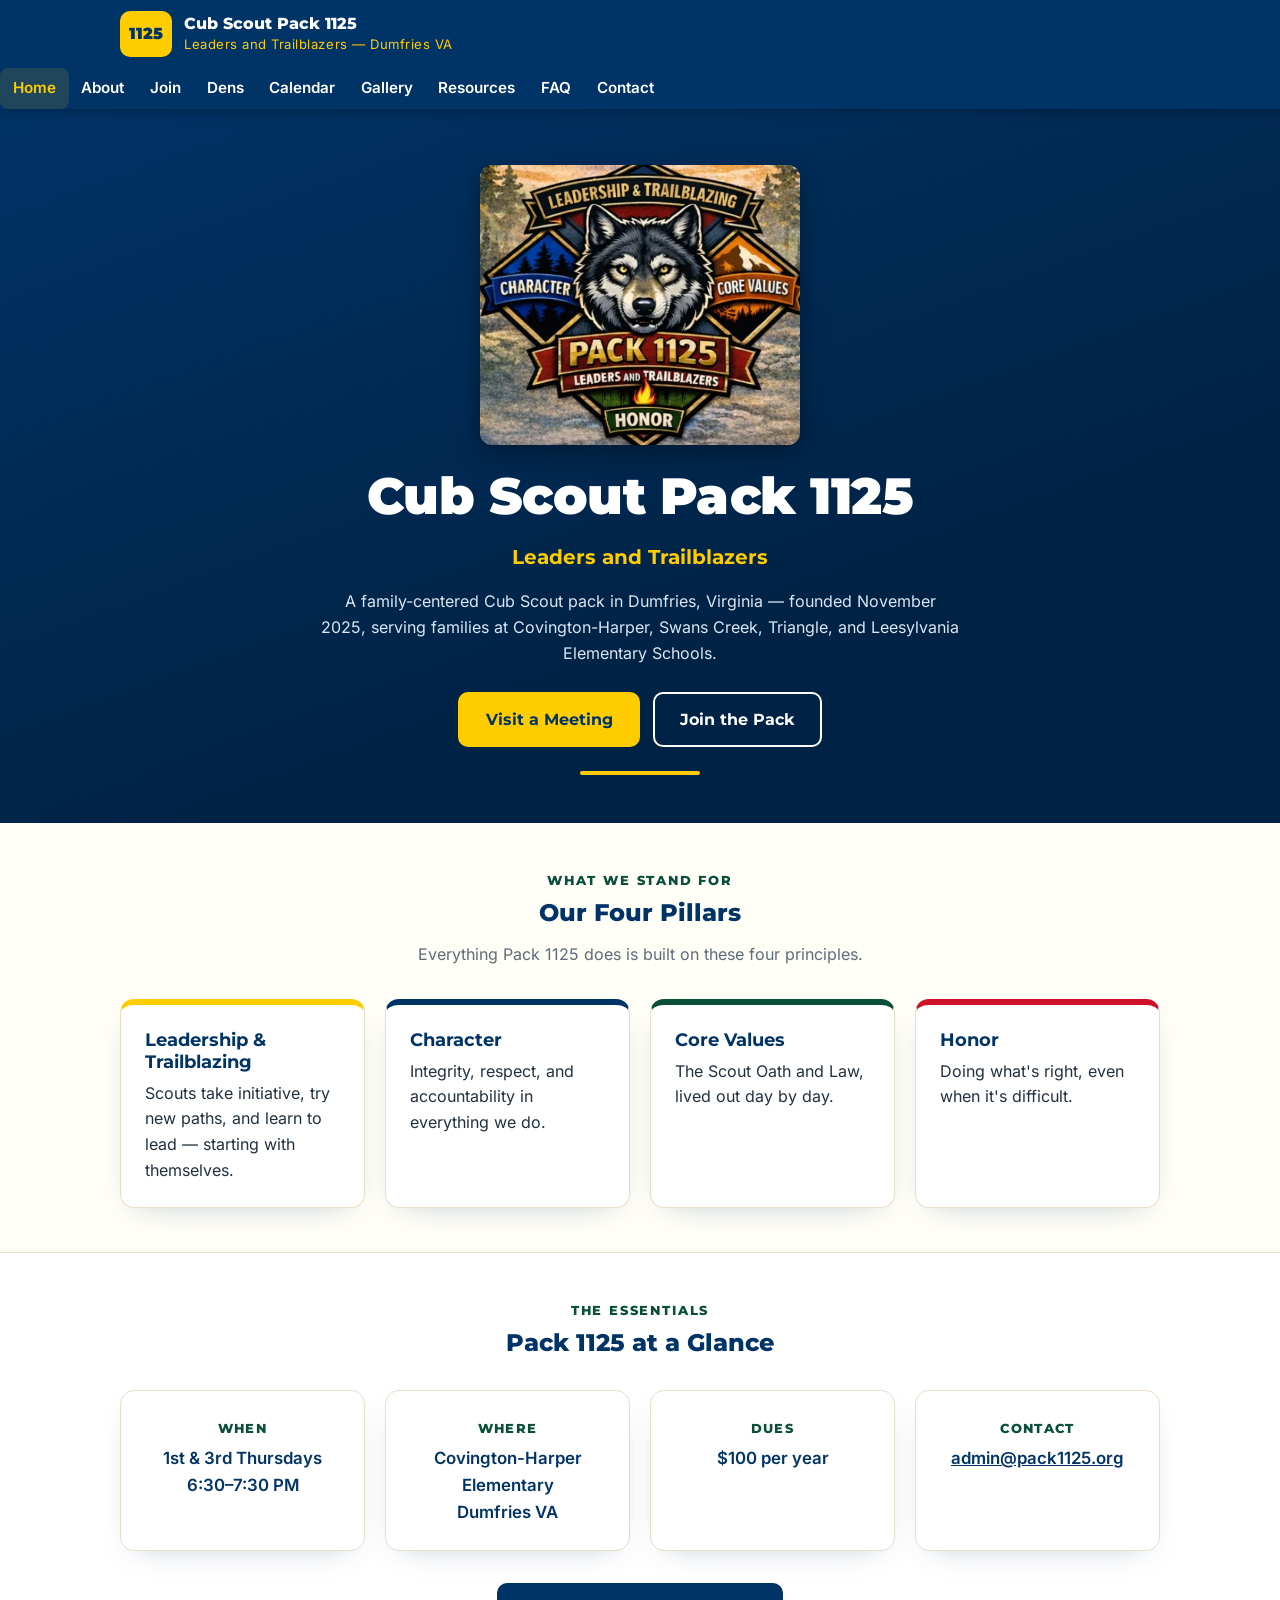
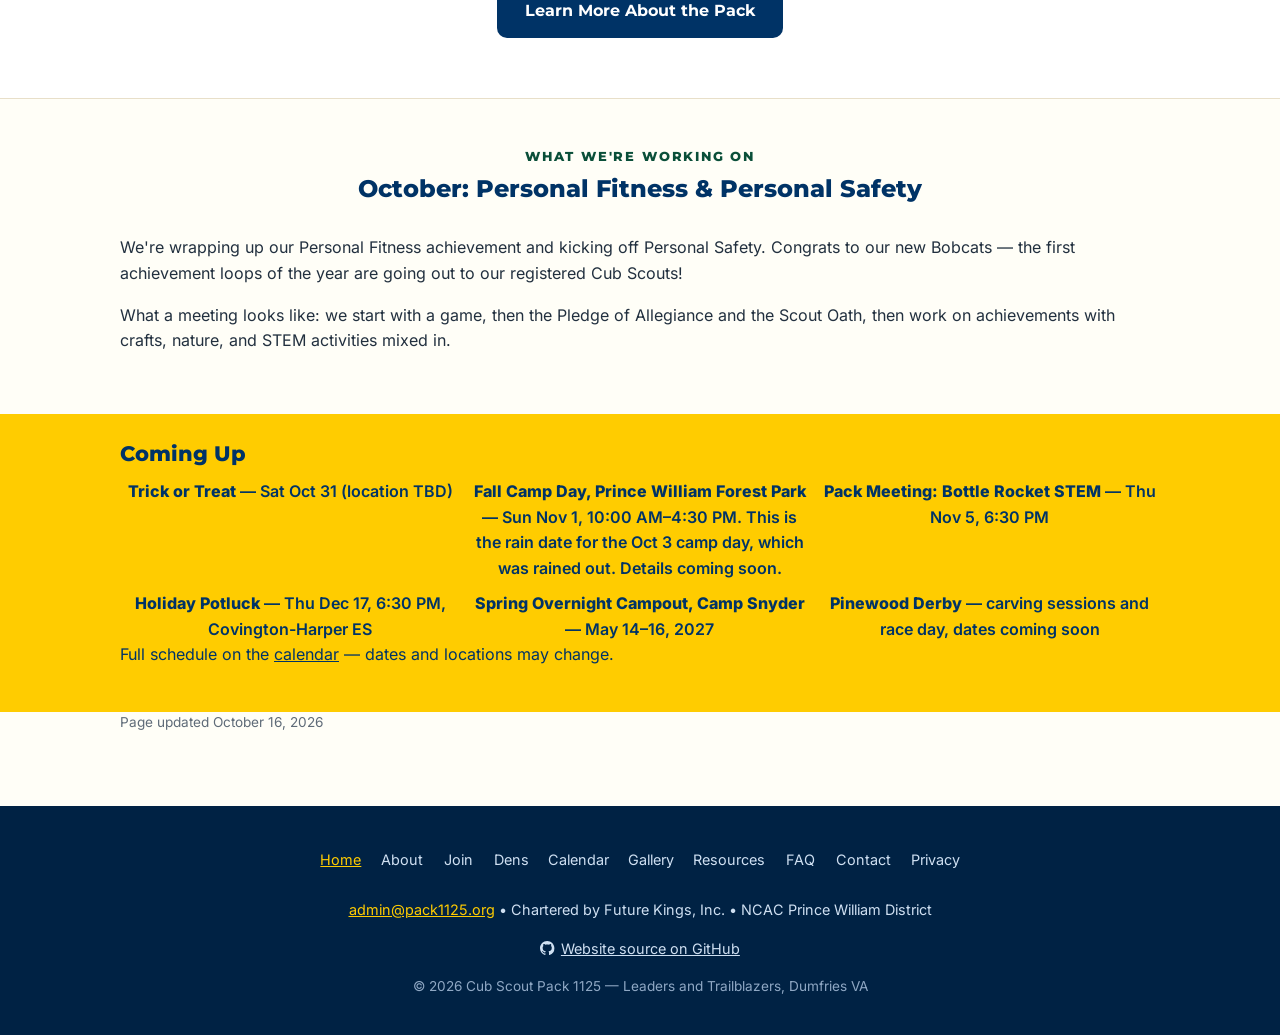
==== docs/index.html @ ac857696 "feat(site): click-to-load calendar, event listings, page dates, link check - Calendar: the Google em" ====
<!DOCTYPE html>
<html lang="en">
<head>
  <meta charset="UTF-8">
  <meta name="viewport" content="width=device-width, initial-scale=1">
  <title>Cub Scout Pack 1125 — Leaders and Trailblazers, Dumfries VA</title>
  <meta name="description" content="Cub Scout Pack 1125 — Leaders and Trailblazers. A family-centered Cub Scout pack in Dumfries, Virginia, serving Covington-Harper, Swans Creek, Triangle, and Leesylvania Elementary families.">
  <meta name="author" content="Cub Scout Pack 1125">
  <meta name="robots" content="index, follow">
  <meta name="referrer" content="strict-origin-when-cross-origin">
  <meta name="theme-color" content="#003366">
  <!-- CSP: only this site (fonts are self-hosted; the Google Calendar embed is allowed on calendar.html only); no inline scripts or styles. Add a new embed only on the page that uses it. -->
  <meta http-equiv="Content-Security-Policy" content="default-src 'self'; script-src 'self'; style-src 'self'; font-src 'self'; img-src 'self' data:; frame-src 'none'; connect-src 'self'; base-uri 'self'; form-action 'none'; object-src 'none'; upgrade-insecure-requests">
  <link rel="canonical" href="https://dmvthrowers.club/pack1125-dumfries/">
  <meta property="og:type" content="website">
  <meta property="og:site_name" content="Cub Scout Pack 1125">
  <meta property="og:locale" content="en_US">
  <meta property="og:title" content="Cub Scout Pack 1125 — Leaders and Trailblazers, Dumfries VA">
  <meta property="og:description" content="Cub Scout Pack 1125 — Leaders and Trailblazers. A family-centered Cub Scout pack in Dumfries, Virginia, serving Covington-Harper, Swans Creek, Triangle, and Leesylvania Elementary families.">
  <meta property="og:url" content="https://dmvthrowers.club/pack1125-dumfries/">
  <meta property="og:image" content="https://dmvthrowers.club/pack1125-dumfries/images/og-pack1125.jpg">
  <meta property="og:image:width" content="1200">
  <meta property="og:image:height" content="630">
  <meta property="og:image:alt" content="Pack 1125 — Leaders and Trailblazers emblem">
  <meta name="twitter:card" content="summary_large_image">
  <meta name="twitter:title" content="Cub Scout Pack 1125 — Leaders and Trailblazers, Dumfries VA">
  <meta name="twitter:description" content="Cub Scout Pack 1125 — Leaders and Trailblazers. A family-centered Cub Scout pack in Dumfries, Virginia, serving Covington-Harper, Swans Creek, Triangle, and Leesylvania Elementary families.">
  <meta name="twitter:image" content="https://dmvthrowers.club/pack1125-dumfries/images/og-pack1125.jpg">
  <link rel="icon" href="favicon.ico" sizes="any">
  <link rel="icon" type="image/png" sizes="32x32" href="images/icon-32.png">
  <link rel="apple-touch-icon" href="images/icon-180.png">
  <link rel="manifest" href="site.webmanifest">
  <!-- JSON-LD for search engines; not rendered. Event entries mirror "Coming Up": remove each one once its date passes (the checker warns). -->
  <script type="application/ld+json">
[
  {
    "@context": "https://schema.org",
    "@type": "BreadcrumbList",
    "itemListElement": [
      {
        "@type": "ListItem",
        "position": 1,
        "name": "Home",
        "item": "https://dmvthrowers.club/pack1125-dumfries/"
      }
    ]
  },
  {
    "@context": "https://schema.org",
    "@type": "Organization",
    "name": "Cub Scout Pack 1125",
    "alternateName": "Pack 1125 — Leaders and Trailblazers",
    "url": "https://dmvthrowers.club/pack1125-dumfries/",
    "logo": "https://dmvthrowers.club/pack1125-dumfries/images/logo-pack1125.png",
    "email": "admin@pack1125.org",
    "foundingDate": "2025-11",
    "description": "Cub Scout Pack 1125 — Leaders and Trailblazers. A family-centered Cub Scout pack in Dumfries, Virginia, serving Covington-Harper, Swans Creek, Triangle, and Leesylvania Elementary families.",
    "address": {
      "@type": "PostalAddress",
      "addressLocality": "Dumfries",
      "addressRegion": "VA",
      "addressCountry": "US"
    },
    "areaServed": "Dumfries, VA",
    "parentOrganization": {
      "@type": "Organization",
      "name": "National Capital Area Council, Scouting America",
      "url": "https://ncacscouting.org"
    }
  },
  {
    "@context": "https://schema.org",
    "@type": "Event",
    "name": "Pack 1125 Fall Camp Day",
    "startDate": "2026-11-01T10:00:00-05:00",
    "endDate": "2026-11-01T16:30:00-05:00",
    "eventStatus": "https://schema.org/EventScheduled",
    "eventAttendanceMode": "https://schema.org/OfflineEventAttendanceMode",
    "location": {
      "@type": "Place",
      "name": "Prince William Forest Park",
      "address": {
        "@type": "PostalAddress",
        "addressLocality": "Triangle",
        "addressRegion": "VA",
        "addressCountry": "US"
      }
    },
    "description": "Cub Scout camp day for Pack 1125 families. Rain date for the October 3 camp day.",
    "image": [
      "https://dmvthrowers.club/pack1125-dumfries/images/og-pack1125.jpg"
    ],
    "organizer": {
      "@type": "Organization",
      "name": "Cub Scout Pack 1125",
      "url": "https://dmvthrowers.club/pack1125-dumfries/"
    }
  },
  {
    "@context": "https://schema.org",
    "@type": "Event",
    "name": "Pack 1125 Pack Meeting: Bottle Rocket STEM",
    "startDate": "2026-11-05T18:30:00-05:00",
    "endDate": "2026-11-05T19:30:00-05:00",
    "eventStatus": "https://schema.org/EventScheduled",
    "eventAttendanceMode": "https://schema.org/OfflineEventAttendanceMode",
    "location": {
      "@type": "Place",
      "name": "Covington-Harper Elementary School",
      "address": {
        "@type": "PostalAddress",
        "addressLocality": "Dumfries",
        "addressRegion": "VA",
        "addressCountry": "US"
      }
    },
    "description": "Monthly pack meeting for all dens, with a bottle rocket STEM activity. New families welcome.",
    "image": [
      "https://dmvthrowers.club/pack1125-dumfries/images/og-pack1125.jpg"
    ],
    "organizer": {
      "@type": "Organization",
      "name": "Cub Scout Pack 1125",
      "url": "https://dmvthrowers.club/pack1125-dumfries/"
    }
  },
  {
    "@context": "https://schema.org",
    "@type": "Event",
    "name": "Pack 1125 Holiday Potluck",
    "startDate": "2026-12-17T18:30:00-05:00",
    "eventStatus": "https://schema.org/EventScheduled",
    "eventAttendanceMode": "https://schema.org/OfflineEventAttendanceMode",
    "location": {
      "@type": "Place",
      "name": "Covington-Harper Elementary School",
      "address": {
        "@type": "PostalAddress",
        "addressLocality": "Dumfries",
        "addressRegion": "VA",
        "addressCountry": "US"
      }
    },
    "description": "Holiday potluck for Pack 1125 Scouts and families.",
    "image": [
      "https://dmvthrowers.club/pack1125-dumfries/images/og-pack1125.jpg"
    ],
    "organizer": {
      "@type": "Organization",
      "name": "Cub Scout Pack 1125",
      "url": "https://dmvthrowers.club/pack1125-dumfries/"
    }
  },
  {
    "@context": "https://schema.org",
    "@type": "Event",
    "name": "Pack 1125 Spring Overnight Campout",
    "startDate": "2027-05-14",
    "endDate": "2027-05-16",
    "eventStatus": "https://schema.org/EventScheduled",
    "eventAttendanceMode": "https://schema.org/OfflineEventAttendanceMode",
    "location": {
      "@type": "Place",
      "name": "Camp William B. Snyder",
      "address": {
        "@type": "PostalAddress",
        "addressLocality": "Haymarket",
        "addressRegion": "VA",
        "addressCountry": "US"
      }
    },
    "description": "Overnight family campout for Pack 1125.",
    "image": [
      "https://dmvthrowers.club/pack1125-dumfries/images/og-pack1125.jpg"
    ],
    "organizer": {
      "@type": "Organization",
      "name": "Cub Scout Pack 1125",
      "url": "https://dmvthrowers.club/pack1125-dumfries/"
    }
  }
]
  </script>
  <link rel="preload" href="fonts/inter-latin.woff2" as="font" type="font/woff2" crossorigin>
  <link rel="preload" href="fonts/montserrat-latin.woff2" as="font" type="font/woff2" crossorigin>
  <link rel="stylesheet" href="style.css">
</head>
<body>

<a class="skip-link" href="#main-content">Skip to main content</a>

<header class="site-header">
  <div class="header-inner">
    <a class="brand" href="index.html" aria-label="Pack 1125 home">
      <span class="brand-badge">1125</span>
      <span>
        <span class="brand-name">Cub Scout Pack 1125</span>
        <span class="brand-sub">Leaders and Trailblazers — Dumfries VA</span>
      </span>
    </a>
    <button class="nav-toggle" aria-label="Toggle navigation" aria-expanded="false">&#9776;</button>
  </div>
  <nav class="site-nav" aria-label="Main navigation">
    <ul>
      <li><a href="index.html" class="active" aria-current="page">Home</a></li>
      <li><a href="about.html">About</a></li>
      <li><a href="join.html">Join</a></li>
      <li><a href="dens.html">Dens</a></li>
      <li><a href="calendar.html">Calendar</a></li>
      <li><a href="gallery.html">Gallery</a></li>
      <li><a href="resources.html">Resources</a></li>
      <li><a href="faq.html">FAQ</a></li>
      <li><a href="contact.html">Contact</a></li>
    </ul>
  </nav>
</header>

<main id="main-content">
  <!-- Hero -->
  <section class="hero">
    <div class="wrap">
      <picture><source srcset="images/logo-pack1125.webp" type="image/webp"><img class="hero-logo" src="images/logo-pack1125.png" alt="Pack 1125 — Leaders and Trailblazers emblem" width="543" height="475"></picture>
      <h1>Cub Scout Pack 1125</h1>
      <p class="tagline">Leaders and Trailblazers</p>
      <p class="lede">A family-centered Cub Scout pack in Dumfries, Virginia — founded November 2025,
        serving families at Covington-Harper, Swans Creek, Triangle, and Leesylvania Elementary Schools.</p>
      <div class="cta-row">
        <a class="btn btn-gold" href="contact.html">Visit a Meeting</a>
        <a class="btn btn-outline" href="join.html">Join the Pack</a>
      </div>
    </div>
  </section>

  <!-- Four pillars -->
  <section class="section">
    <div class="wrap">
      <div class="section-head">
        <span class="kicker">What we stand for</span>
        <h2>Our Four Pillars</h2>
        <p>Everything Pack 1125 does is built on these four principles.</p>
      </div>
      <div class="cards pillars">
        <div class="card">
          <h3>Leadership &amp; Trailblazing</h3>
          <p>Scouts take initiative, try new paths, and learn to lead — starting with themselves.</p>
        </div>
        <div class="card">
          <h3>Character</h3>
          <p>Integrity, respect, and accountability in everything we do.</p>
        </div>
        <div class="card">
          <h3>Core Values</h3>
          <p>The Scout Oath and Law, lived out day by day.</p>
        </div>
        <div class="card">
          <h3>Honor</h3>
          <p>Doing what's right, even when it's difficult.</p>
        </div>
      </div>
    </div>
  </section>

  <!-- Quick info -->
  <section class="section section-alt">
    <div class="wrap">
      <div class="section-head">
        <span class="kicker">The essentials</span>
        <h2>Pack 1125 at a Glance</h2>
      </div>
      <div class="info-grid">
        <div class="card info-card">
          <span class="label">When</span>
          <p class="value">1st &amp; 3rd Thursdays<br>6:30–7:30 PM</p>
        </div>
        <div class="card info-card">
          <span class="label">Where</span>
          <p class="value">Covington-Harper Elementary<br>Dumfries VA</p>
        </div>
        <div class="card info-card">
          <span class="label">Dues</span>
          <p class="value">$100 per year</p>
        </div>
        <div class="card info-card">
          <span class="label">Contact</span>
          <p class="value"><a href="mailto:admin@pack1125.org">admin@pack1125.org</a></p>
        </div>
      </div>
      <p class="center mt-2">
        <a class="btn btn-navy" href="about.html">Learn More About the Pack</a>
      </p>
    </div>
  </section>

  <!-- This month -->
  <section class="section">
    <div class="wrap">
      <div class="section-head">
        <span class="kicker">What we're working on</span>
        <h2>October: Personal Fitness &amp; Personal Safety</h2>
      </div>
      <p>We're wrapping up our Personal Fitness achievement and kicking off Personal Safety.
        Congrats to our new Bobcats — the first achievement loops of the year are going out to our
        registered Cub Scouts!</p>
      <p>What a meeting looks like: we start with a game, then the Pledge of Allegiance and the
        Scout Oath, then work on achievements with crafts, nature, and STEM activities mixed in.</p>
    </div>
  </section>

  <!-- Coming up -->
  <section class="strip">
    <div class="wrap">
      <h2>Coming Up</h2>
      <ul>
        <li><strong>Trick or Treat</strong> — Sat Oct 31 (location TBD)</li>
        <li><strong>Fall Camp Day, Prince William Forest Park</strong> — Sun Nov 1, 10:00 AM–4:30 PM. This is the rain date for the Oct 3 camp day, which was rained out. Details coming soon.</li>
        <li><strong>Pack Meeting: Bottle Rocket STEM</strong> — Thu Nov 5, 6:30 PM</li>
        <li><strong>Holiday Potluck</strong> — Thu Dec 17, 6:30 PM, Covington-Harper ES</li>
        <li><strong>Spring Overnight Campout, Camp Snyder</strong> — May 14–16, 2027</li>
        <li><strong>Pinewood Derby</strong> — carving sessions and race day, dates coming soon</li>
      </ul>
      <p>Full schedule on the <a href="calendar.html">calendar</a> — dates and locations may change.</p>
    </div>
  </section>
  <p class="page-updated">Page updated <time datetime="2026-10-16">October 16, 2026</time></p>
</main>

<footer class="site-footer">
  <div class="wrap">
    <nav class="footer-nav" aria-label="Footer navigation">
    <ul>
      <li><a href="index.html" aria-current="page">Home</a></li>
      <li><a href="about.html">About</a></li>
      <li><a href="join.html">Join</a></li>
      <li><a href="dens.html">Dens</a></li>
      <li><a href="calendar.html">Calendar</a></li>
      <li><a href="gallery.html">Gallery</a></li>
      <li><a href="resources.html">Resources</a></li>
      <li><a href="faq.html">FAQ</a></li>
      <li><a href="contact.html">Contact</a></li>
      <li><a href="privacy.html">Privacy</a></li>
    </ul>
    </nav>
    <p><a href="mailto:admin@pack1125.org">admin@pack1125.org</a> &bull; Chartered by Future Kings, Inc. &bull; NCAC Prince William District</p>
    <p class="footer-github"><a href="https://github.com/dmvthrowers/pack1125-dumfries" rel="noopener noreferrer"><svg viewBox="0 0 16 16" width="16" height="16" aria-hidden="true" focusable="false"><path d="M8 0C3.58 0 0 3.58 0 8c0 3.54 2.29 6.53 5.47 7.59.4.07.55-.17.55-.38 0-.19-.01-.82-.01-1.49-2.01.37-2.53-.49-2.69-.94-.09-.23-.48-.94-.82-1.13-.28-.15-.68-.52-.01-.53.63-.01 1.08.58 1.23.82.72 1.21 1.87.87 2.33.66.07-.52.28-.87.51-1.07-1.78-.2-3.64-.89-3.64-3.95 0-.87.31-1.59.82-2.15-.08-.2-.36-1.02.08-2.12 0 0 .67-.21 2.2.82.64-.18 1.32-.27 2-.27.68 0 1.36.09 2 .27 1.53-1.04 2.2-.82 2.2-.82.44 1.1.16 1.92.08 2.12.51.56.82 1.27.82 2.15 0 3.07-1.87 3.75-3.65 3.95.29.25.54.73.54 1.48 0 1.07-.01 1.93-.01 2.2 0 .21.15.46.55.38A8.013 8.013 0 0016 8c0-4.42-3.58-8-8-8z"/></svg>Website source on GitHub</a></p>
    <p class="footer-note">&copy; 2026 Cub Scout Pack 1125 — Leaders and Trailblazers, Dumfries VA</p>
  </div>
</footer>

<script src="config.js"></script>
</body>
</html>
---- docs/style.css ----
/* ============================================================
   Cub Scout Pack 1125 — "Leaders and Trailblazers", Dumfries VA
   Static theme. Mobile-first, no frameworks, no build step.
   Palette: navy #003366 · gold #FFCC00 · red #CE1126 (accents)
            forest #0A4F39 · cream #FFFEF7
   Type: Montserrat (headings), Inter (body), self-hosted in fonts/
   ============================================================ */

:root {
  --navy: #003366;
  --navy-deep: #002244;
  --gold: #FFCC00;
  --gold-dark: #e0b400;
  --gold-soft: #fff3c4;
  --red: #CE1126;
  --forest: #0A4F39;
  --forest-soft: #e7f0eb;
  --cream: #FFFEF7;
  --white: #ffffff;
  --ink: #22303f;
  --muted: #5f6b78;
  --line: #e8dfc9;
  --radius: 14px;
  --shadow: 0 10px 30px -18px rgba(0, 51, 102, .35);
  --font-head: 'Montserrat', 'Segoe UI', system-ui, sans-serif;
  --font-body: 'Inter', 'Segoe UI', system-ui, sans-serif;
}

/* Self-hosted fonts (variable, Latin subset; SIL Open Font License, see fonts/LICENSE-*.txt).
   Nothing is loaded from outside this site. */
@font-face {
  font-family: 'Inter'; font-style: normal; font-weight: 100 900; font-display: swap;
  src: url(fonts/inter-latin.woff2) format('woff2');
}
@font-face {
  font-family: 'Montserrat'; font-style: normal; font-weight: 100 900; font-display: swap;
  src: url(fonts/montserrat-latin.woff2) format('woff2');
}

*, *::before, *::after { box-sizing: border-box; }
html { -webkit-text-size-adjust: 100%; }

body {
  margin: 0;
  font-family: var(--font-body);
  background: var(--cream);
  color: var(--ink);
  line-height: 1.6;
}

img { max-width: 100%; height: auto; }

h1, h2, h3, h4 {
  font-family: var(--font-head);
  color: var(--navy);
  line-height: 1.2;
  margin: 0 0 .6em;
}
h1 { font-size: 2rem; font-weight: 900; letter-spacing: -.01em; }
h2 { font-size: 1.5rem; font-weight: 800; }
h3 { font-size: 1.15rem; font-weight: 700; }

p { margin: 0 0 1em; }
a { color: var(--navy); }
a:hover { color: var(--forest); }

.wrap { max-width: 1080px; margin: 0 auto; padding: 0 1.25rem; }

/* ---------- Header ---------- */
.site-header {
  background: var(--navy);
  color: #fff;
  position: sticky;
  top: 0;
  z-index: 50;
  box-shadow: 0 2px 12px rgba(0, 0, 0, .25);
}
.header-inner {
  max-width: 1080px;
  margin: 0 auto;
  padding: .7rem 1.25rem;
  display: flex;
  align-items: center;
  justify-content: space-between;
  gap: 1rem;
}
.brand {
  display: flex; align-items: center; gap: .75rem;
  text-decoration: none; color: #fff;
}
.brand-badge {
  flex: none;
  min-width: 52px; height: 46px;
  padding: 0 .5rem;
  border-radius: 10px;
  background: var(--gold);
  color: var(--navy);
  display: grid; place-items: center;
  font-family: var(--font-head);
  font-weight: 900; font-size: 1rem;
}
.brand-name {
  display: block;
  font-family: var(--font-head); font-weight: 800;
  font-size: 1rem; line-height: 1.25;
}
.brand-sub {
  display: block;
  font-size: .72rem; color: var(--gold); letter-spacing: .04em;
}

.nav-toggle {
  background: transparent;
  border: 2px solid rgba(255, 255, 255, .35);
  color: #fff;
  border-radius: 8px;
  font-size: 1.25rem;
  line-height: 1;
  padding: .35rem .6rem;
  cursor: pointer;
}
.nav-toggle:hover { border-color: var(--gold); color: var(--gold); }

.site-nav ul {
  list-style: none;
  margin: 0; padding: 0;
  display: none;
  flex-direction: column;
  background: var(--navy-deep);
}
.site-nav.open ul { display: flex; }
.site-nav a {
  display: block;
  color: #fff;
  text-decoration: none;
  padding: .8rem 1.25rem;
  font-weight: 600;
  font-size: .95rem;
  border-top: 1px solid rgba(255, 255, 255, .08);
}
.site-nav a:hover, .site-nav a.active {
  background: rgba(255, 204, 0, .12);
  color: var(--gold);
}

/* ---------- Hero (home page) ---------- */
.hero {
  background: linear-gradient(160deg, var(--navy) 0%, var(--navy-deep) 70%);
  color: #fff;
  padding: 3.5rem 0 3rem;
  text-align: center;
}
.hero::after {
  content: ""; display: block;
  width: 120px; height: 4px;
  background: var(--gold);
  margin: 1.5rem auto 0;
  border-radius: 2px;
}
.hero h1 { color: #fff; font-size: 2.4rem; margin-bottom: .3em; }
.hero .tagline {
  font-family: var(--font-head);
  font-weight: 700;
  color: var(--gold);
  font-size: 1.25rem;
  margin-bottom: .8em;
}
.hero p.lede { max-width: 640px; margin: 0 auto 1.6em; color: #dbe6f2; }
.hero .cta-row { display: flex; gap: .8rem; justify-content: center; flex-wrap: wrap; }

/* Slim navy band for interior pages */
.page-head {
  background: var(--navy);
  color: #fff;
  padding: 2.5rem 0;
  text-align: center;
}
.page-head h1 { color: #fff; margin-bottom: .3em; }
.page-head p { color: #dbe6f2; margin-bottom: 0; max-width: 640px; margin-left: auto; margin-right: auto; }

/* ---------- Buttons ---------- */
[hidden] { display: none !important; }   /* .btn's display must not override the hidden attribute */
.btn {
  display: inline-block;
  font-family: var(--font-head);
  font-weight: 700;
  text-decoration: none;
  padding: .8rem 1.6rem;
  border-radius: 10px;
  border: 2px solid transparent;
  cursor: pointer;
}
.btn-gold { background: var(--gold); color: var(--navy); }
.btn-gold:hover { background: var(--gold-dark); color: var(--navy); }
.btn-outline { border-color: #fff; color: #fff; }
.btn-outline:hover { background: rgba(255, 255, 255, .12); color: #fff; }
.btn-navy { background: var(--navy); color: #fff; }
.btn-navy:hover { background: var(--navy-deep); color: #fff; }

/* ---------- Sections ---------- */
.section { padding: 2.75rem 0; }
.section-alt {
  background: #fff;
  border-top: 1px solid var(--line);
  border-bottom: 1px solid var(--line);
}
.section-head { text-align: center; max-width: 680px; margin: 0 auto 2rem; }
.section-head p { color: var(--muted); }
.kicker {
  display: inline-block;
  font-family: var(--font-head);
  font-size: .75rem; font-weight: 800;
  letter-spacing: .14em; text-transform: uppercase;
  color: var(--forest);
  margin-bottom: .6em;
}

/* ---------- Cards ---------- */
.cards { display: grid; gap: 1.25rem; grid-template-columns: 1fr; }
.card {
  background: var(--white);
  border: 1px solid var(--line);
  border-radius: var(--radius);
  padding: 1.5rem;
  box-shadow: var(--shadow);
}
.card h3 { margin-bottom: .4em; }
.card p:last-child { margin-bottom: 0; }
.card .icon { font-size: 1.8rem; }

/* Pillar cards: colored top border per pillar */
.pillars .card { border-top: 6px solid var(--gold); }
.pillars .card:nth-child(2) { border-top-color: var(--navy); }
.pillars .card:nth-child(3) { border-top-color: var(--forest); }
.pillars .card:nth-child(4) { border-top-color: var(--red); }

/* Quick-info cards */
.info-grid { display: grid; gap: 1.25rem; grid-template-columns: 1fr; }
.info-card { text-align: center; }
.info-card .label {
  font-family: var(--font-head); font-weight: 800; font-size: .78rem;
  letter-spacing: .1em; text-transform: uppercase; color: var(--forest);
}
.info-card .value {
  font-size: 1.05rem; font-weight: 600; color: var(--navy); margin: .3em 0 0;
}

/* ---------- Coming-up strip ---------- */
.strip { background: var(--gold); color: var(--navy); padding: 1.75rem 0; }
.strip h2 { color: var(--navy); margin-bottom: .6em; font-size: 1.3rem; }
.strip ul { list-style: none; margin: 0; padding: 0; display: grid; gap: .6rem; }
.strip li { font-weight: 600; }
.strip li strong { font-weight: 800; }

/* ---------- Steps (join page) ---------- */
.steps { counter-reset: step; display: grid; gap: 1.25rem; grid-template-columns: 1fr; }
.step {
  background: var(--white); border: 1px solid var(--line);
  border-radius: var(--radius); padding: 1.5rem 1.5rem 1.5rem 4.5rem;
  position: relative; box-shadow: var(--shadow);
}
.step::before {
  counter-increment: step; content: counter(step);
  position: absolute; left: 1.25rem; top: 1.25rem;
  width: 2.4rem; height: 2.4rem; border-radius: 50%;
  background: var(--navy); color: var(--gold);
  font-family: var(--font-head); font-weight: 900;
  display: grid; place-items: center; font-size: 1.2rem;
}

/* ---------- Leader / link lists ---------- */
.leader-list { list-style: none; margin: 0; padding: 0; display: grid; gap: .9rem; }
.leader-list li {
  background: var(--white); border: 1px solid var(--line);
  border-radius: var(--radius); padding: 1rem 1.25rem;
}
.leader-list .role {
  display: block; font-family: var(--font-head); font-weight: 800;
  color: var(--navy); font-size: 1rem;
}
.leader-list .who { color: var(--muted); }

/* ---------- Gallery ---------- */
.gallery-grid { display: grid; gap: 1.25rem; grid-template-columns: 1fr 1fr; }
.ph {
  aspect-ratio: 4 / 3;
  background: #d8d4c8;
  border-radius: var(--radius);
  display: grid; place-items: center;
  color: var(--muted); font-weight: 600; font-size: .9rem;
  border: 2px dashed #b9b2a0;
  text-align: center; padding: .5rem;
}
figure { margin: 0; }
figcaption { text-align: center; font-size: .85rem; color: var(--muted); margin-top: .5rem; }

/* ---------- Calendar ---------- */
.cal-frame {
  width: 100%; height: 600px; border: 0;
  border-radius: var(--radius);
  box-shadow: var(--shadow); background: #fff;
}

/* ---------- Contact card ---------- */
.contact-card {
  background: var(--navy); color: #fff;
  border-radius: var(--radius);
  padding: 2.25rem 1.75rem;
  text-align: center;
  box-shadow: var(--shadow);
}
.contact-card h2 { color: var(--gold); }
.contact-card a { color: var(--gold); font-weight: 700; }
.contact-card p { color: #dbe6f2; }
.contact-card .big-email { font-size: 1.35rem; word-break: break-all; }

/* ---------- Footer ---------- */
.site-footer {
  background: var(--navy-deep); color: #cfe0f2;
  padding: 2rem 0; margin-top: 3rem;
}
.site-footer p { margin: 0 0 .4em; font-size: .9rem; text-align: center; }
.site-footer a { color: var(--gold); }
.footer-note { color: #8fa8c4 !important; font-size: .8rem !important; }

/* ---------- Pack branding images (cropped from the official Pack 1125 flyer) ---------- */
.hero-logo {
  display: block;
  width: min(320px, 70vw);
  margin: 0 auto 1.25rem;
  border-radius: 12px;
  box-shadow: 0 8px 24px rgba(0,0,0,.35);
}
.section-logo {
  display: block;
  width: min(280px, 65vw);
  margin: 0 0 1.25rem;
  border-radius: 12px;
  box-shadow: 0 6px 18px rgba(0,0,0,.25);
}
.den-badge {
  display: block;
  width: 120px;
  margin: 0 auto .75rem;
}
.den-badge-inline {
  width: 84px;
  margin: .75rem auto 0;
}

/* ---------- Utilities ---------- */
.center { text-align: center; }
.mt-2 { margin-top: 2rem; }
.notice {
  background: var(--gold-soft);
  border-left: 5px solid var(--gold);
  padding: 1rem 1.25rem;
  border-radius: 0 var(--radius) var(--radius) 0;
  margin: 1.5rem 0;
}

/* ---------- Larger screens ---------- */
@media (min-width: 720px) {
  h1 { font-size: 2.6rem; }
  .hero h1 { font-size: 3.2rem; }
  .nav-toggle { display: none; }
  .site-nav ul { display: flex; flex-direction: row; background: transparent; }
  .site-nav a { border-top: 0; padding: .5rem .8rem; border-radius: 8px; }
  .cards { grid-template-columns: repeat(2, 1fr); }
  .info-grid { grid-template-columns: repeat(4, 1fr); }
  .steps { grid-template-columns: repeat(3, 1fr); }
  .gallery-grid { grid-template-columns: repeat(3, 1fr); }
  .strip ul { grid-template-columns: repeat(3, 1fr); text-align: center; }
}

@media (min-width: 1024px) {
  .pillars.cards { grid-template-columns: repeat(4, 1fr); }
  .cards.three { grid-template-columns: repeat(3, 1fr); }
}

/* ---------- Accessibility: skip link (visible on keyboard focus only) ---------- */
.skip-link {
  position: absolute; left: .5rem; top: -3rem; z-index: 100;
  background: var(--gold); color: var(--navy-deep);
  padding: .6rem 1rem; font-weight: 700; text-decoration: none;
  border-radius: 8px;
}
.skip-link:focus { top: .5rem; }

/* ---------- Footer page links ---------- */
.footer-nav ul {
  list-style: none; margin: 0 0 1rem; padding: 0;
  display: flex; flex-wrap: wrap; justify-content: center; gap: .25rem 1rem;
}
.footer-nav a { color: #cfe0f2; text-decoration: none; font-size: .9rem; }
.footer-nav a:hover, .footer-nav a[aria-current="page"] { color: var(--gold); text-decoration: underline; }

/* ---------- FAQ accordion (native <details>, no JavaScript) ---------- */
.faq-list { max-width: 820px; margin: 0 auto; display: grid; gap: .75rem; }
.faq-item {
  background: var(--white); border: 1px solid var(--line);
  border-left: 5px solid var(--gold); border-radius: var(--radius);
}
.faq-item summary {
  cursor: pointer; list-style: none; padding: 1rem 2.75rem 1rem 1.25rem; position: relative;
  font-family: var(--font-head); font-weight: 700; color: var(--navy);
}
.faq-item summary::-webkit-details-marker { display: none; }
.faq-item summary::after {
  content: "+"; position: absolute; right: 1.1rem; top: 50%; transform: translateY(-50%);
  font-size: 1.4rem; color: var(--forest);
}
.faq-item[open] summary::after { content: "\2212"; }
.faq-item summary:focus-visible { outline: 3px solid var(--gold); outline-offset: 2px; }
.faq-item p { margin: 0; padding: 0 1.25rem 1.1rem; }

/* ---------- Long-form text (privacy page) ---------- */
.prose { max-width: 760px; }
.prose h2 { margin-top: 1.75rem; }
.prose ul { padding-left: 1.25rem; margin: 0 0 1em; }
.prose li { margin-bottom: .4em; }

/* ---------- Calendar fallback note ---------- */
.cal-gate {
  background: var(--white); border: 1px solid var(--line); border-radius: var(--radius);
  box-shadow: var(--shadow); padding: 2rem 1.25rem; text-align: center;
}
.cal-gate h2 { margin-top: 0; }
.btn-ghost { border-color: var(--navy); color: var(--navy); }
.btn-ghost:hover { background: var(--gold-soft); color: var(--navy); }
.cal-fallback { font-size: .9rem; color: var(--muted); text-align: center; margin-top: .75rem; }

/* ---------- Small print ---------- */
.page-updated { max-width: 1080px; margin: 0 auto; padding: 0 1.25rem 1.5rem; font-size: .85rem; color: var(--muted); }
.fine-print { font-size: .85rem; color: var(--muted); }

/* ---------- Row of buttons that wraps cleanly on phones ---------- */
.btn-row { display: flex; flex-wrap: wrap; gap: .75rem; justify-content: center; }

/* ---------- Open volunteer role in the leader list ---------- */
.leader-list .open-role { border-style: dashed; border-color: var(--gold-dark); background: var(--gold-soft); }
.leader-list .open-role .who { color: var(--ink); }

/* ---------- Gallery feature photos ---------- */
.gallery-feature { display: grid; gap: 1.25rem; grid-template-columns: 1fr 1fr; margin-bottom: 1rem; }
.gallery-feature figure { margin: 0; }
.gallery-feature img {
  display: block; width: 100%; height: auto;
  border-radius: var(--radius); border: 1px solid var(--line);
}
@media (min-width: 720px) { .gallery-feature { max-width: 760px; } }
@media (min-width: 720px) { .gallery-feature.wide { max-width: none; } }

/* ---------- Readability & mobile fixes (Oct 2026 audit) ---------- */
/* Minimum ~13px for small labels; WCAG AA contrast for placeholder text. */
.brand-sub { font-size: .82rem; }
.kicker, .info-card .label { font-size: .8125rem; }
.footer-note { font-size: .85rem !important; }
.ph { color: #3d4652; }

/* At-a-glance cards: 2 columns on tablets, 4 on desktop; long emails wrap instead of
   pushing the page wider than the screen. */
.info-card .value { overflow-wrap: anywhere; }
@media (min-width: 720px) { .info-grid { grid-template-columns: repeat(2, minmax(0, 1fr)); } }
@media (min-width: 1024px) { .info-grid { grid-template-columns: repeat(4, minmax(0, 1fr)); } }

/* Comfortable tap targets (44x44px) on phones. */
.nav-toggle { min-width: 44px; min-height: 44px; }
.footer-nav a { display: inline-flex; align-items: center; justify-content: center; min-height: 44px; min-width: 44px; padding: 0 .35rem; }
.footer-nav ul { gap: 0 .5rem; }

/* Footer link to the site's source on GitHub. */
.footer-github a { color: #cfe0f2; display: inline-flex; align-items: center; gap: .4rem; min-height: 44px; }
.footer-github a:hover { color: var(--gold); }
.footer-github svg { width: 1em; height: 1em; flex: none; fill: currentColor; }

/* ---------- Consistent page banners ----------
   Same banner height on every inner page (the home page uses the larger .hero on purpose).
   Content is centered vertically so a one-line subtitle doesn't make the title jump. */
.page-head { display: flex; align-items: center; min-height: 15.5rem; }
.page-head > .wrap { width: 100%; }
@media (min-width: 720px) { .page-head { min-height: 12.5rem; } }

/* ---------- Gallery: "send us photos" note (was an inline style; CSP blocks inline styles) ---------- */
.photo-note { color: var(--muted); font-size: .9rem; }
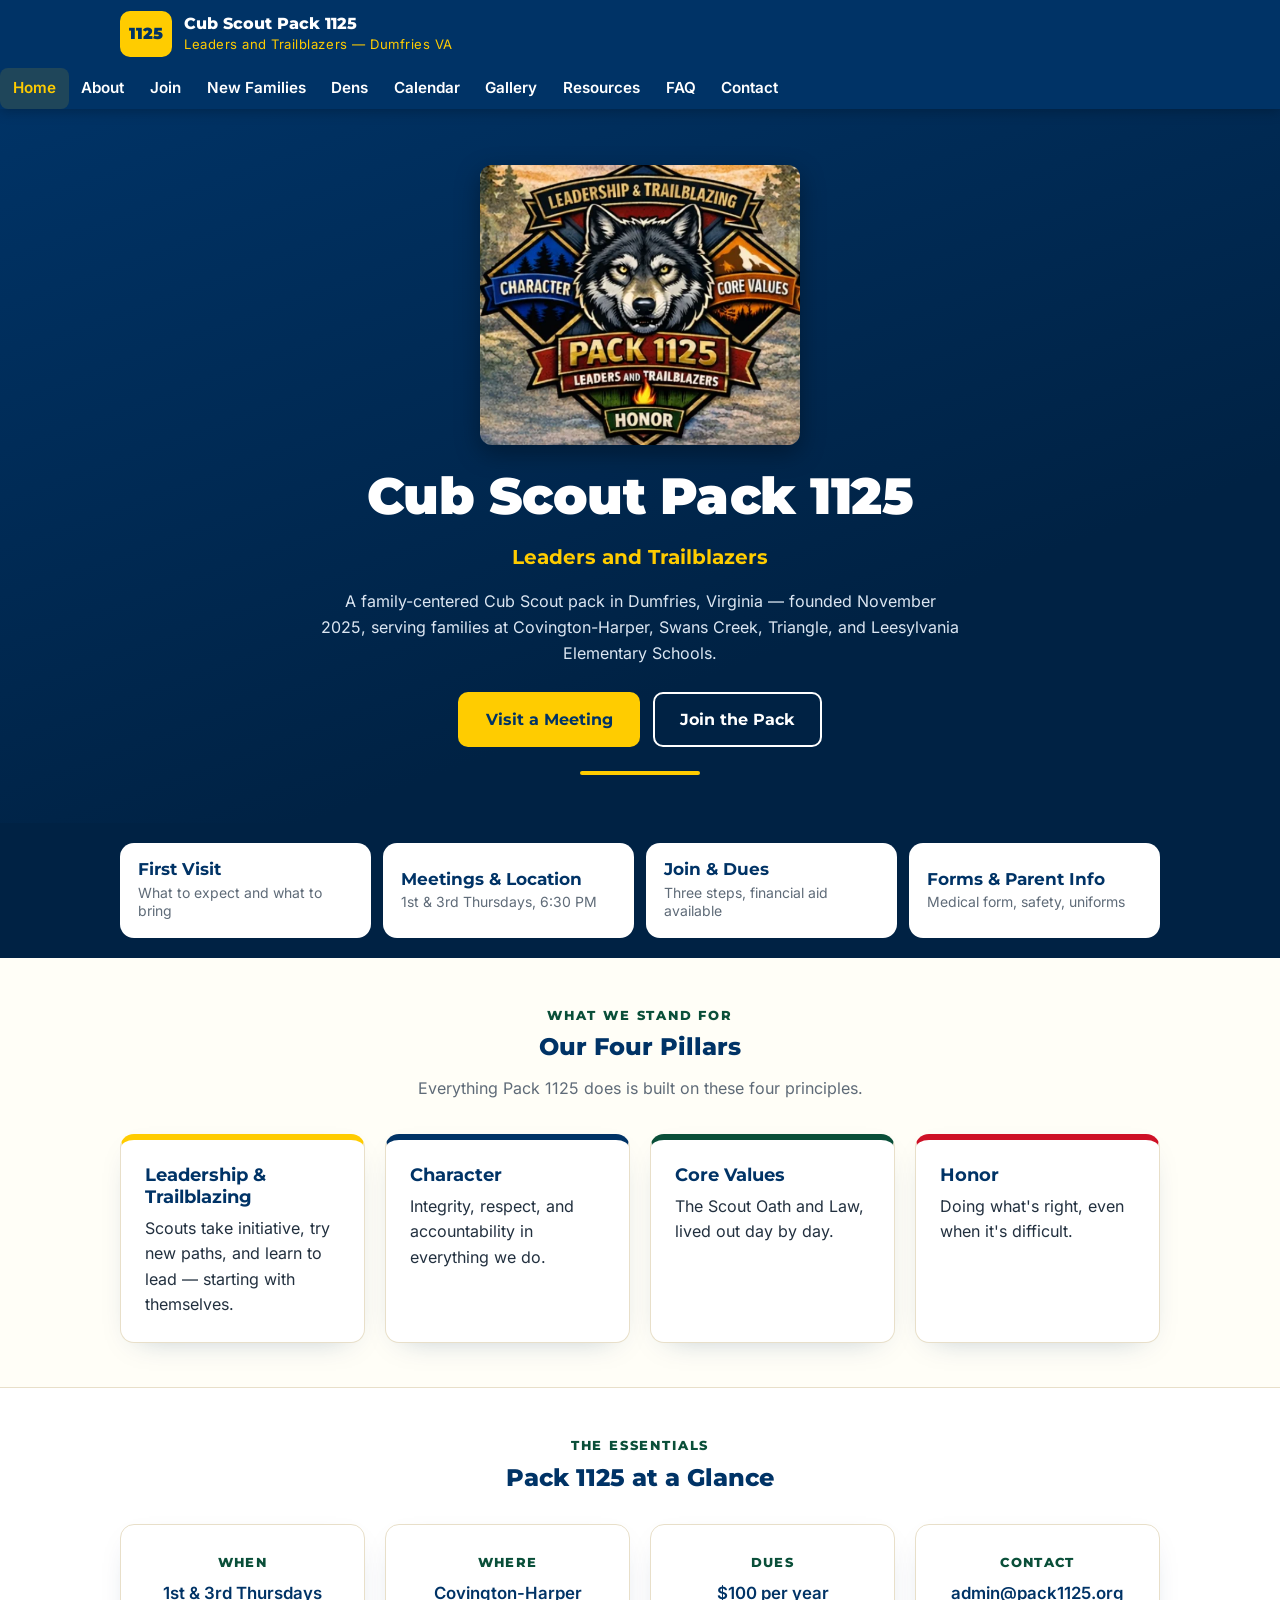
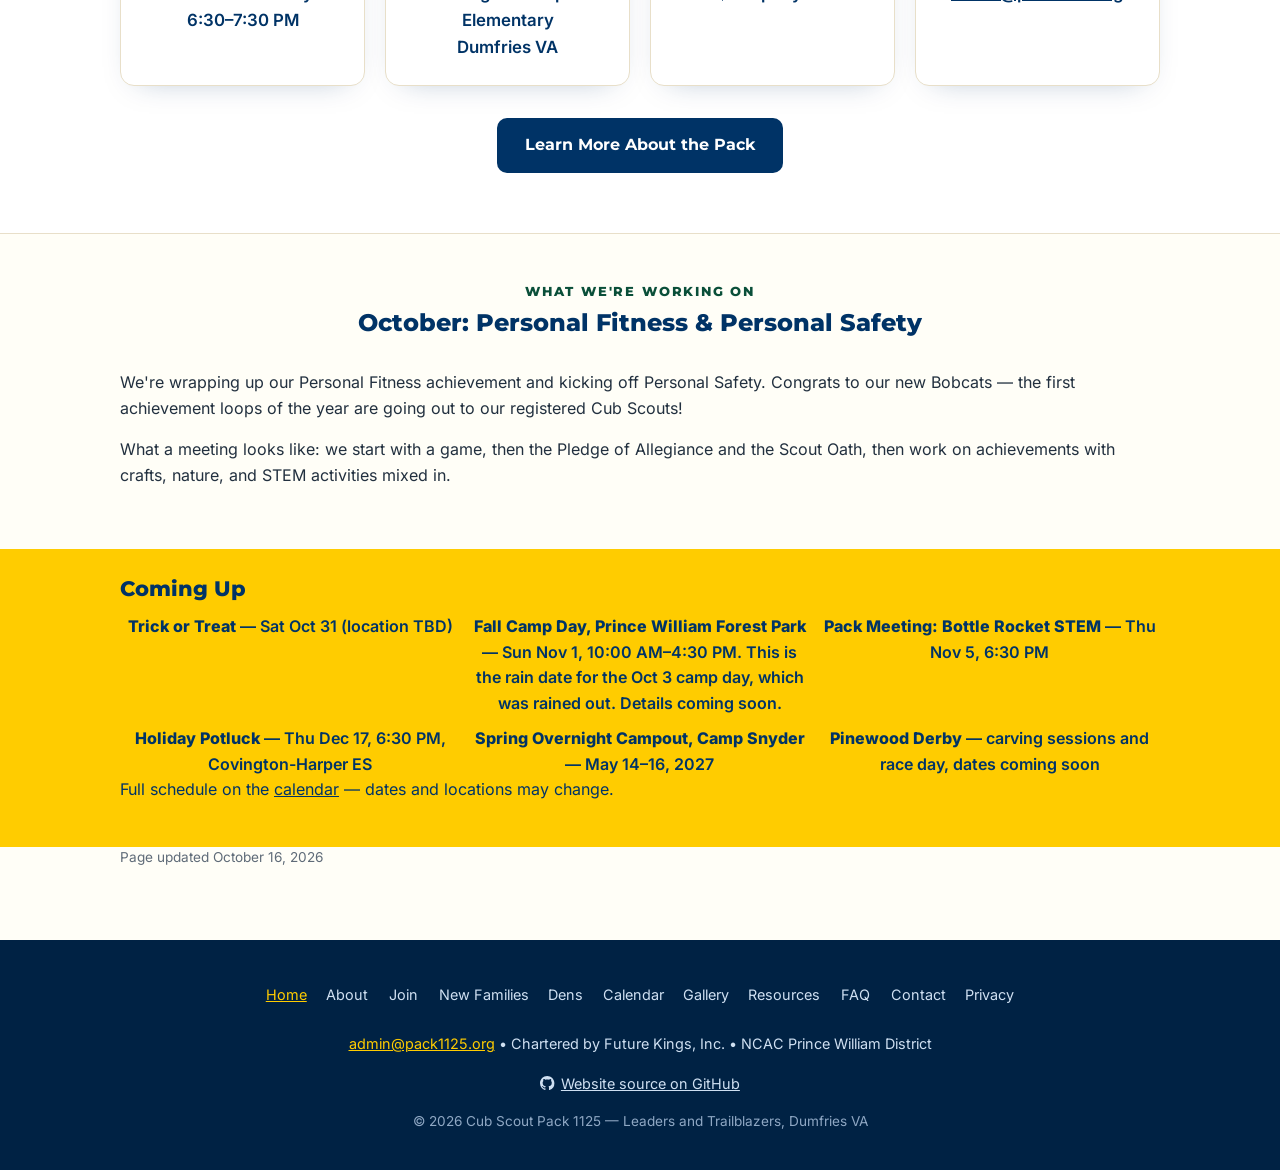
==== commit 76581b08: "feat(families): New Families page, start-here buttons, forms in one place - New families.html: first" ====
--- a/docs/index.html
+++ b/docs/index.html
@@ -205,6 +205,7 @@
       <li><a href="index.html" class="active" aria-current="page">Home</a></li>
       <li><a href="about.html">About</a></li>
       <li><a href="join.html">Join</a></li>
+      <li><a href="families.html">New Families</a></li>
       <li><a href="dens.html">Dens</a></li>
       <li><a href="calendar.html">Calendar</a></li>
       <li><a href="gallery.html">Gallery</a></li>
@@ -225,11 +226,23 @@
       <p class="lede">A family-centered Cub Scout pack in Dumfries, Virginia — founded November 2025,
         serving families at Covington-Harper, Swans Creek, Triangle, and Leesylvania Elementary Schools.</p>
       <div class="cta-row">
-        <a class="btn btn-gold" href="contact.html">Visit a Meeting</a>
+        <a class="btn btn-gold" href="families.html#first-meeting">Visit a Meeting</a>
         <a class="btn btn-outline" href="join.html">Join the Pack</a>
       </div>
     </div>
   </section>
+
+  <!-- Start here: one big button per kind of visitor -->
+  <nav class="quick-links" aria-label="Start here">
+    <div class="wrap">
+      <ul>
+        <li><a href="families.html#first-meeting"><strong>First Visit</strong><span>What to expect and what to bring</span></a></li>
+        <li><a href="calendar.html"><strong>Meetings &amp; Location</strong><span>1st &amp; 3rd Thursdays, 6:30 PM</span></a></li>
+        <li><a href="join.html"><strong>Join &amp; Dues</strong><span>Three steps, financial aid available</span></a></li>
+        <li><a href="families.html#forms"><strong>Forms &amp; Parent Info</strong><span>Medical form, safety, uniforms</span></a></li>
+      </ul>
+    </div>
+  </nav>
 
   <!-- Four pillars -->
   <section class="section">
@@ -331,6 +344,7 @@
       <li><a href="index.html" aria-current="page">Home</a></li>
       <li><a href="about.html">About</a></li>
       <li><a href="join.html">Join</a></li>
+      <li><a href="families.html">New Families</a></li>
       <li><a href="dens.html">Dens</a></li>
       <li><a href="calendar.html">Calendar</a></li>
       <li><a href="gallery.html">Gallery</a></li>
--- a/docs/style.css
+++ b/docs/style.css
@@ -197,6 +197,19 @@
 .btn-navy { background: var(--navy); color: #fff; }
 .btn-navy:hover { background: var(--navy-deep); color: #fff; }
 
+/* ---------- Start-here buttons under the home hero ---------- */
+.quick-links { background: var(--navy-deep); padding: 1.25rem 0; }
+.quick-links ul { list-style: none; margin: 0; padding: 0; display: grid; gap: .75rem; grid-template-columns: 1fr 1fr; }
+.quick-links a {
+  display: flex; flex-direction: column; justify-content: center; gap: .25rem; min-height: 5.5rem; height: 100%;
+  padding: .9rem 1rem; border-radius: var(--radius); background: var(--white); color: var(--navy);
+  text-decoration: none; border: 2px solid transparent;
+}
+.quick-links a:hover, .quick-links a:focus-visible { border-color: var(--gold); color: var(--navy); }
+.quick-links strong { font-family: var(--font-head); font-size: 1.05rem; line-height: 1.2; }
+.quick-links span { font-size: .875rem; color: var(--muted); line-height: 1.35; }
+@media (min-width: 860px) { .quick-links ul { grid-template-columns: repeat(4, 1fr); } }
+
 /* ---------- Sections ---------- */
 .section { padding: 2.75rem 0; }
 .section-alt {
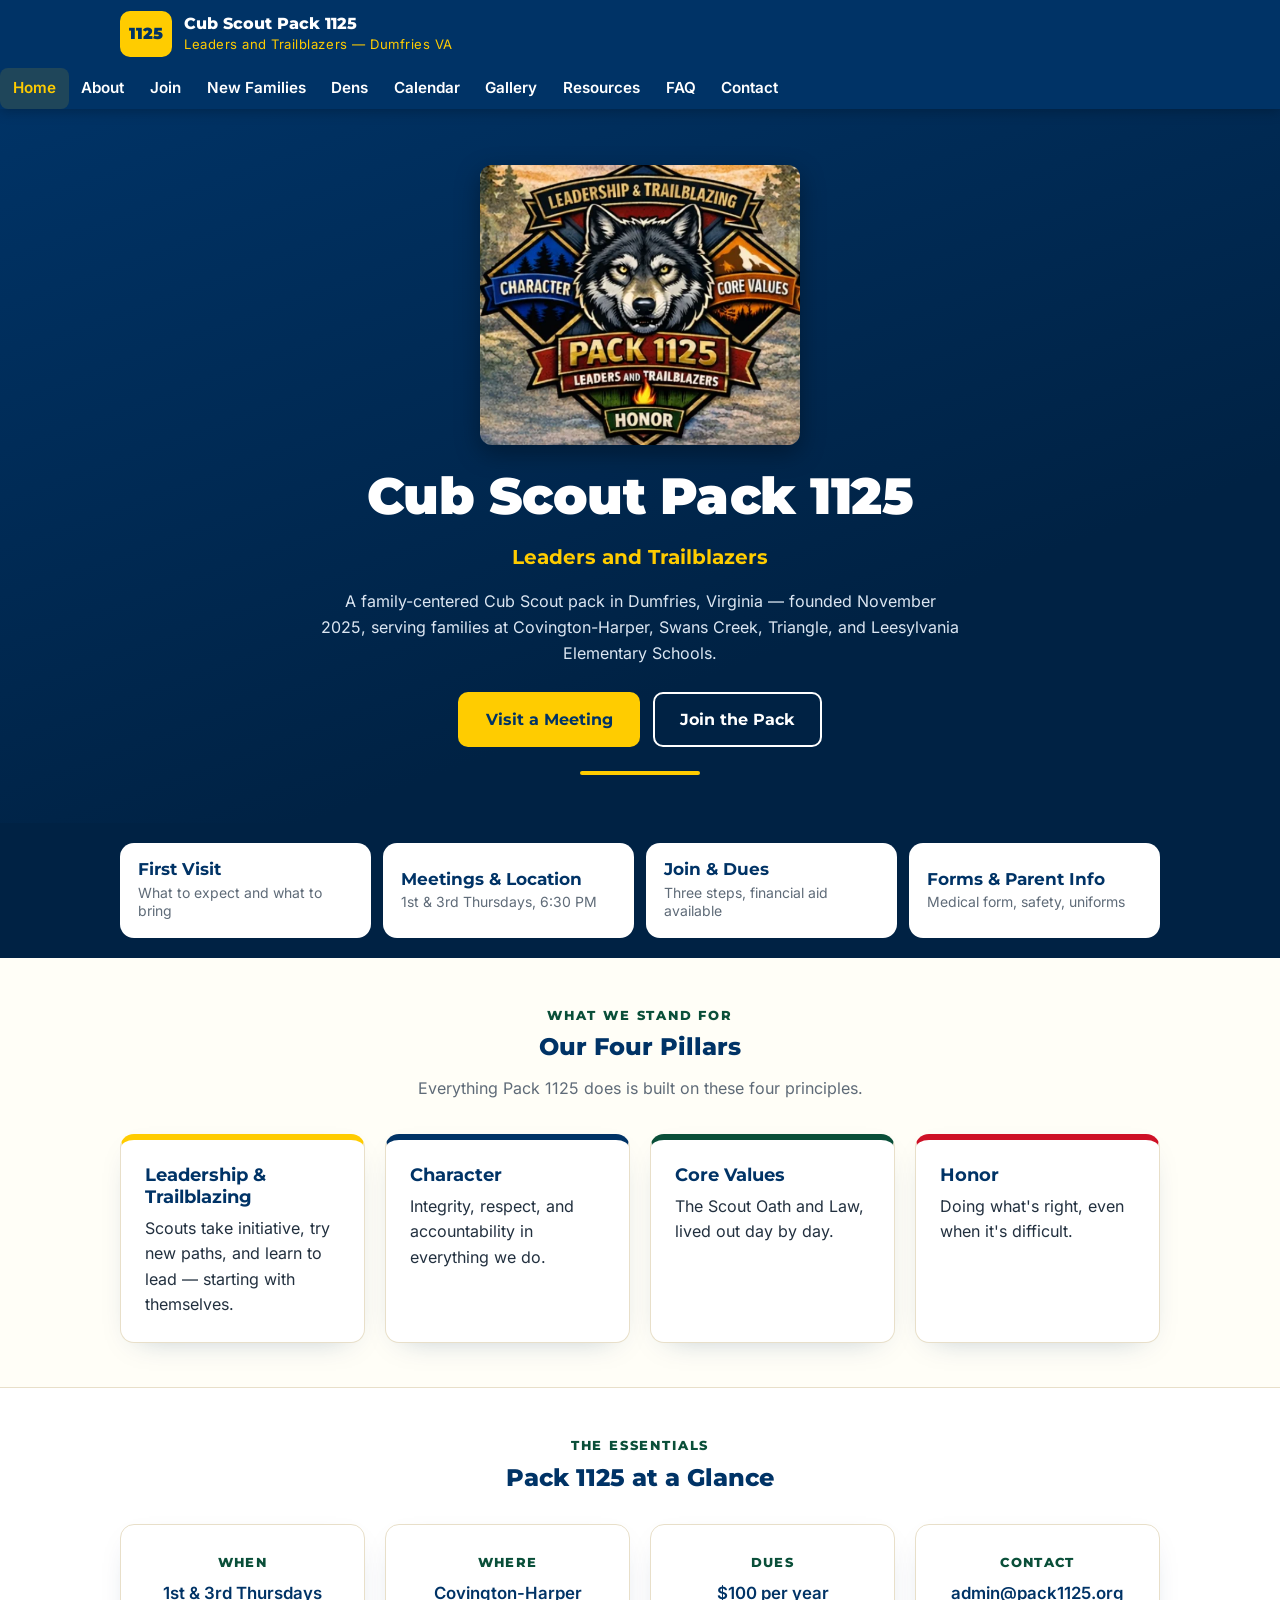
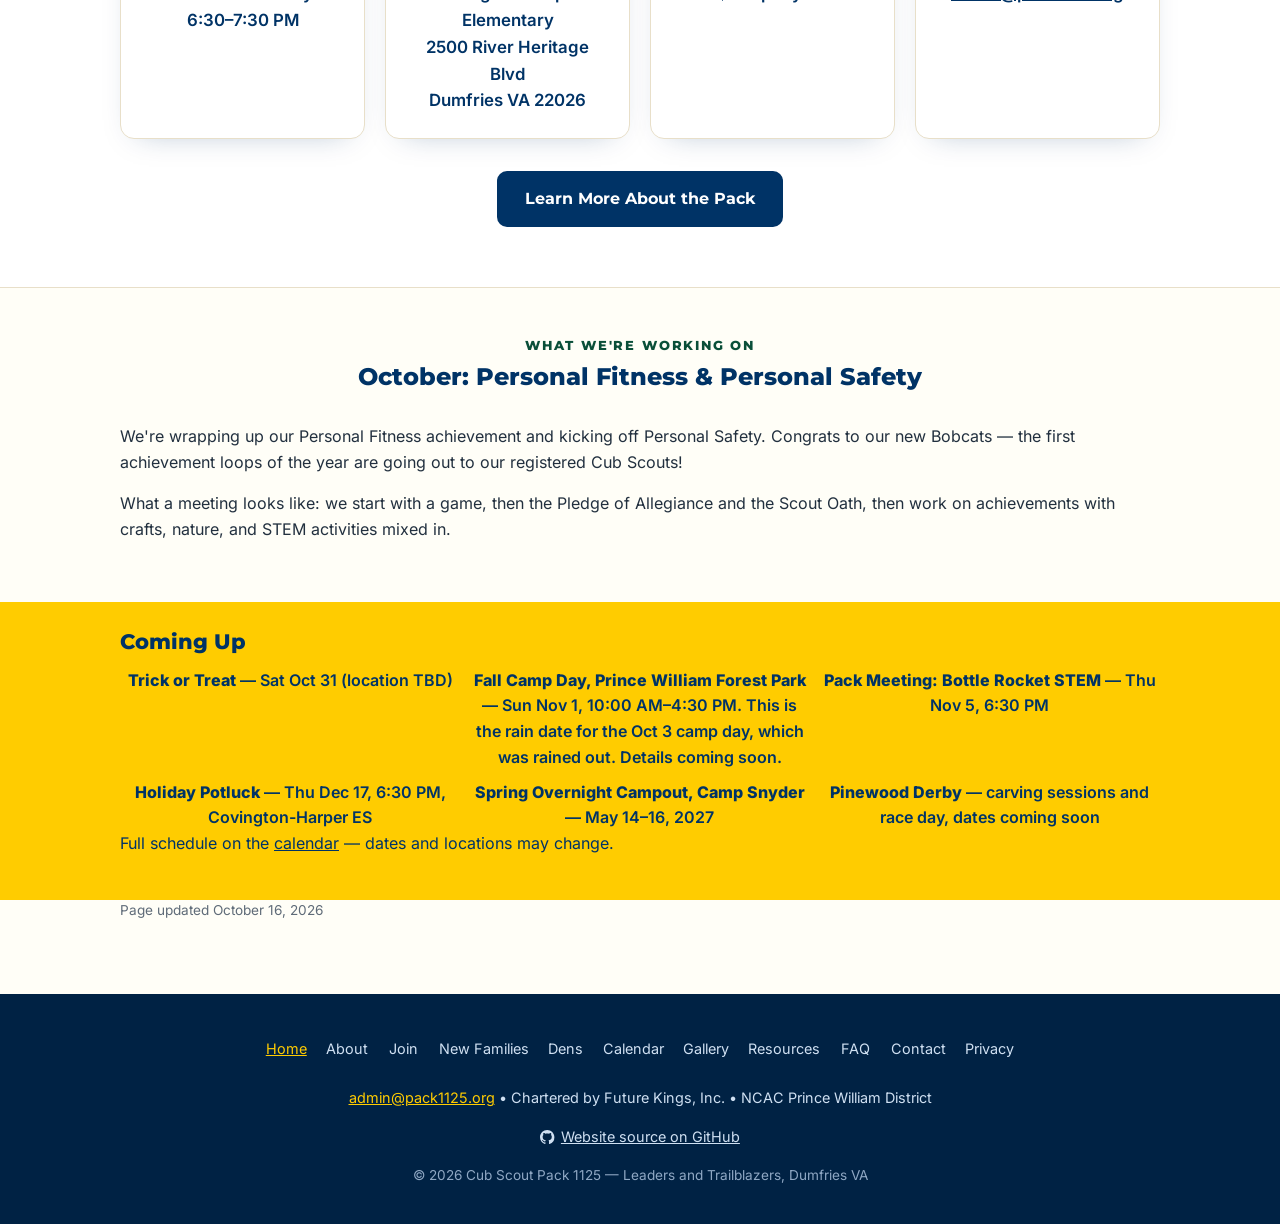
==== commit b1672650: "feat(location): show Covington-Harper's street address 2500 River Heritage Blvd, Dumfries VA 22026 (" ====
--- a/docs/index.html
+++ b/docs/index.html
@@ -49,7 +49,10 @@
     "@context": "https://schema.org",
     "@type": "Organization",
     "name": "Cub Scout Pack 1125",
-    "alternateName": "Pack 1125 — Leaders and Trailblazers",
+    "alternateName": [
+      "Pack 1125 — Leaders and Trailblazers",
+      "Pack 1125 Future Kings"
+    ],
     "url": "https://dmvthrowers.club/pack1125-dumfries/",
     "logo": "https://dmvthrowers.club/pack1125-dumfries/images/logo-pack1125.png",
     "email": "admin@pack1125.org",
@@ -66,6 +69,17 @@
       "@type": "Organization",
       "name": "National Capital Area Council, Scouting America",
       "url": "https://ncacscouting.org"
+    },
+    "sponsor": {
+      "@type": "Organization",
+      "name": "Future Kings, Inc.",
+      "url": "https://www.future-kings.org/",
+      "address": {
+        "@type": "PostalAddress",
+        "addressLocality": "Dumfries",
+        "addressRegion": "VA",
+        "addressCountry": "US"
+      }
     }
   },
   {
@@ -109,8 +123,10 @@
       "name": "Covington-Harper Elementary School",
       "address": {
         "@type": "PostalAddress",
+        "streetAddress": "2500 River Heritage Blvd",
         "addressLocality": "Dumfries",
         "addressRegion": "VA",
+        "postalCode": "22026",
         "addressCountry": "US"
       }
     },
@@ -136,8 +152,10 @@
       "name": "Covington-Harper Elementary School",
       "address": {
         "@type": "PostalAddress",
+        "streetAddress": "2500 River Heritage Blvd",
         "addressLocality": "Dumfries",
         "addressRegion": "VA",
+        "postalCode": "22026",
         "addressCountry": "US"
       }
     },
@@ -287,7 +305,7 @@
         </div>
         <div class="card info-card">
           <span class="label">Where</span>
-          <p class="value">Covington-Harper Elementary<br>Dumfries VA</p>
+          <p class="value">Covington-Harper Elementary<br>2500 River Heritage Blvd<br>Dumfries VA 22026</p>
         </div>
         <div class="card info-card">
           <span class="label">Dues</span>
--- a/docs/style.css
+++ b/docs/style.css
@@ -363,6 +363,12 @@
 
 /* ---------- Utilities ---------- */
 .center { text-align: center; }
+/* Chartered organization logo (Future Kings, Inc.; their trademark, not covered by this site's license) */
+.charter-logo { display: inline-block; line-height: 0; }
+.charter-logo img { width: 180px; height: auto; max-width: 100%; }
+.charter-note { display: flex; flex-wrap: wrap; align-items: center; gap: .75rem 1.25rem; }
+.charter-note p { margin: 0; flex: 1 1 14rem; }
+.card .charter-logo { margin-bottom: .75rem; }
 .mt-2 { margin-top: 2rem; }
 .notice {
   background: var(--gold-soft);
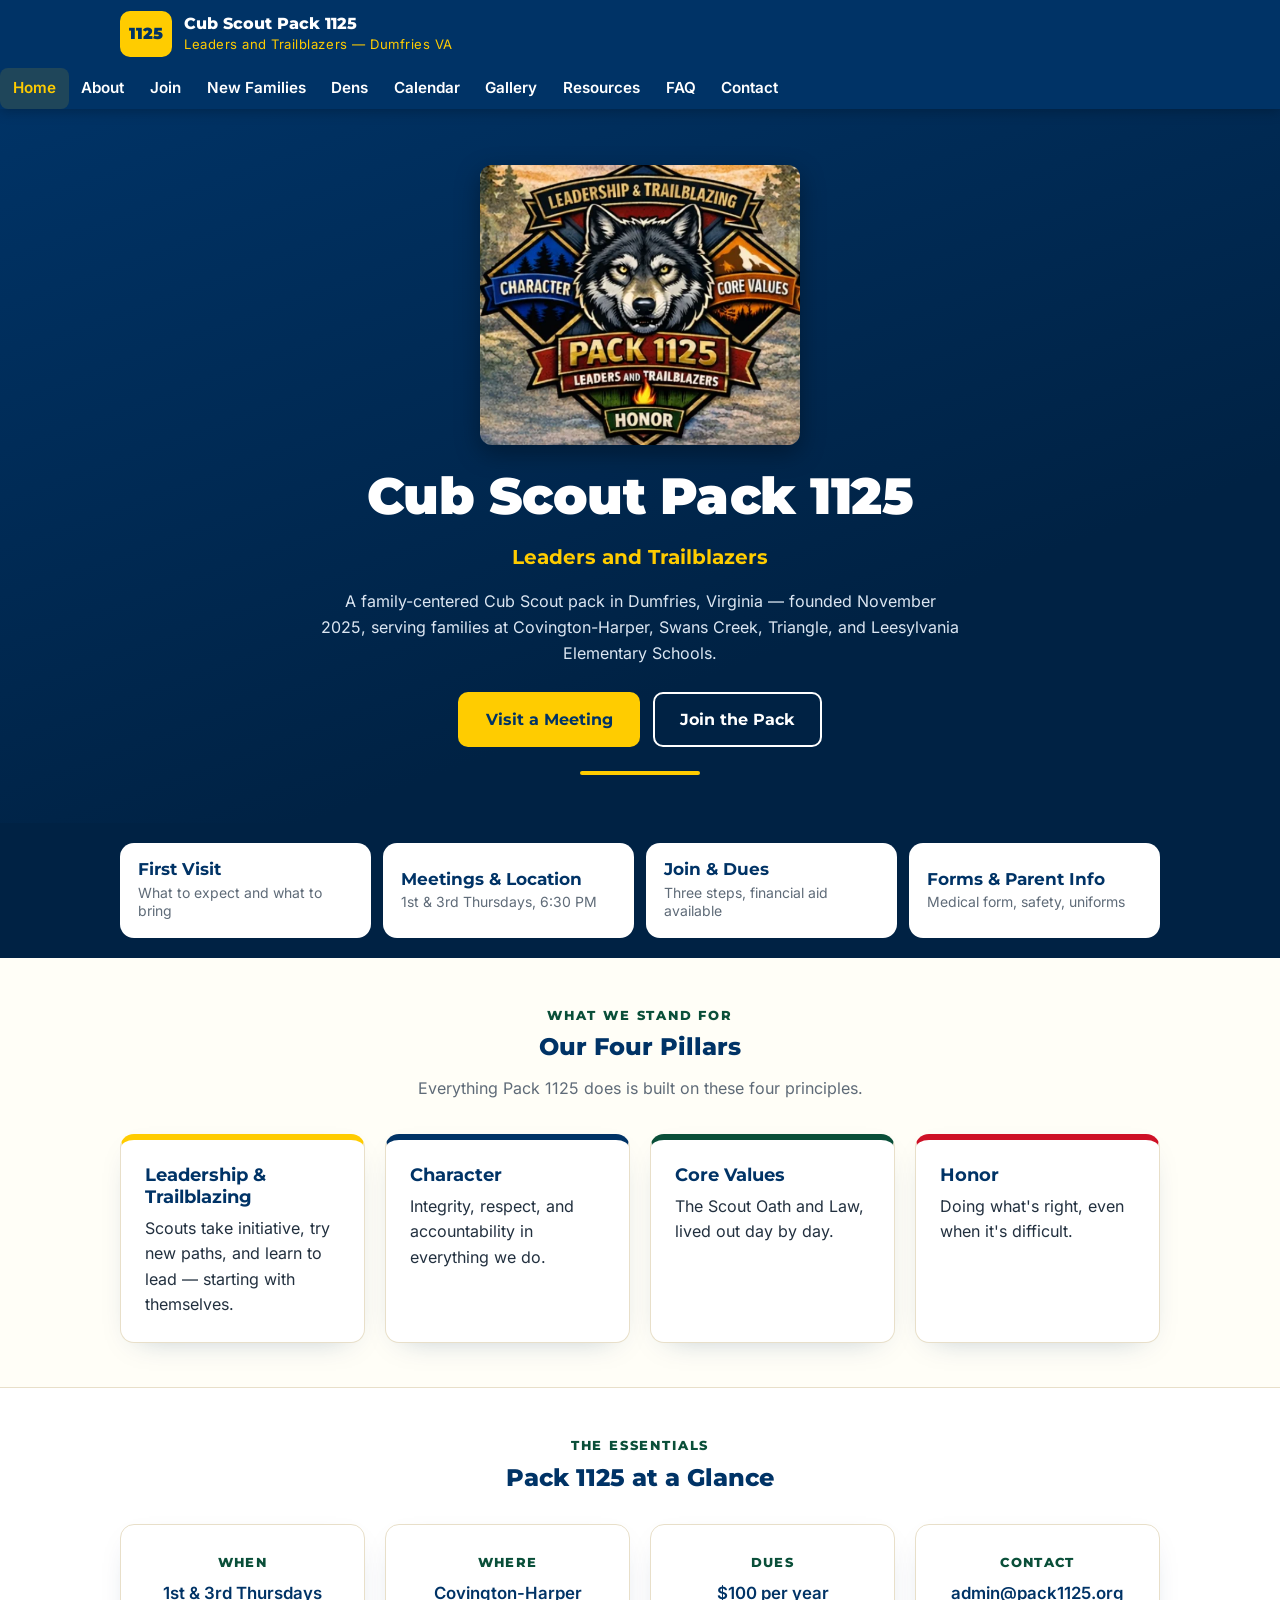
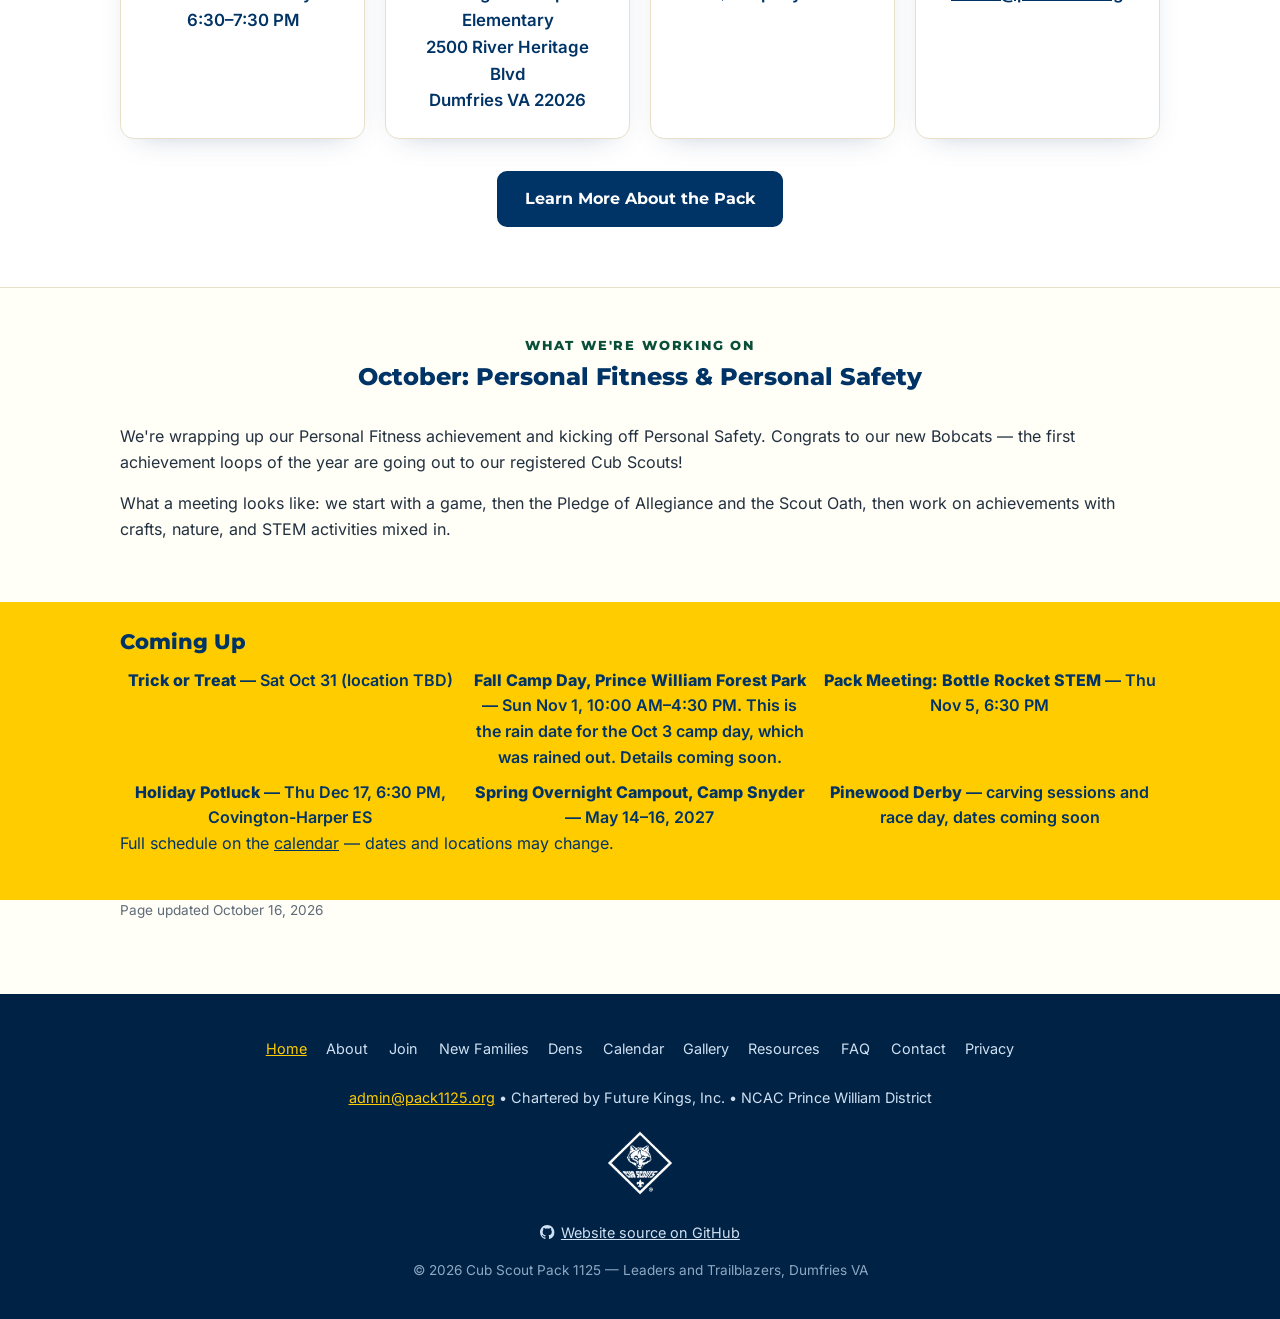
==== commit 39a405bf: "feat(brand): official Cub Scouts and NCAC logos - Footer (every page): the reversed (white) Cub Scou" ====
--- a/docs/index.html
+++ b/docs/index.html
@@ -373,6 +373,7 @@
     </ul>
     </nav>
     <p><a href="mailto:admin@pack1125.org">admin@pack1125.org</a> &bull; Chartered by Future Kings, Inc. &bull; NCAC Prince William District</p>
+    <p class="footer-logos"><a href="https://www.scouting.org/programs/cub-scouts/" rel="noopener noreferrer" aria-label="Cub Scouts, Scouting America"><picture><source srcset="images/logo-cub-scouts-white.webp" type="image/webp"><img src="images/logo-cub-scouts-white.png" alt="Cub Scouts" width="64" height="64" loading="lazy" decoding="async"></picture></a></p>
     <p class="footer-github"><a href="https://github.com/dmvthrowers/pack1125-dumfries" rel="noopener noreferrer"><svg viewBox="0 0 16 16" width="16" height="16" aria-hidden="true" focusable="false"><path d="M8 0C3.58 0 0 3.58 0 8c0 3.54 2.29 6.53 5.47 7.59.4.07.55-.17.55-.38 0-.19-.01-.82-.01-1.49-2.01.37-2.53-.49-2.69-.94-.09-.23-.48-.94-.82-1.13-.28-.15-.68-.52-.01-.53.63-.01 1.08.58 1.23.82.72 1.21 1.87.87 2.33.66.07-.52.28-.87.51-1.07-1.78-.2-3.64-.89-3.64-3.95 0-.87.31-1.59.82-2.15-.08-.2-.36-1.02.08-2.12 0 0 .67-.21 2.2.82.64-.18 1.32-.27 2-.27.68 0 1.36.09 2 .27 1.53-1.04 2.2-.82 2.2-.82.44 1.1.16 1.92.08 2.12.51.56.82 1.27.82 2.15 0 3.07-1.87 3.75-3.65 3.95.29.25.54.73.54 1.48 0 1.07-.01 1.93-.01 2.2 0 .21.15.46.55.38A8.013 8.013 0 0016 8c0-4.42-3.58-8-8-8z"/></svg>Website source on GitHub</a></p>
     <p class="footer-note">&copy; 2026 Cub Scout Pack 1125 — Leaders and Trailblazers, Dumfries VA</p>
   </div>
--- a/docs/style.css
+++ b/docs/style.css
@@ -489,6 +489,14 @@
 .footer-nav ul { gap: 0 .5rem; }
 
 /* Footer link to the site's source on GitHub. */
+.footer-logos { margin: .6rem 0 .2rem !important; }
+.footer-logos a { display: inline-block; padding: 12px; line-height: 0; }   /* padding keeps the trademark's clear space */
+.footer-logos img { width: 64px; height: 64px; }
+/* Scouting America / Cub Scouts / NCAC marks: official artwork, shown unaltered with clear space around them */
+.affiliation-logos { display: flex; flex-wrap: wrap; align-items: center; gap: 2rem 2.5rem; margin: 1.25rem 0; }
+.affiliation-logos a { display: inline-block; line-height: 0; padding: 8px; }
+.affiliation-logos .logo-ncac { width: 384px; max-width: 100%; height: auto; }
+.affiliation-logos .logo-cub { width: 110px; height: 110px; }
 .footer-github a { color: #cfe0f2; display: inline-flex; align-items: center; gap: .4rem; min-height: 44px; }
 .footer-github a:hover { color: var(--gold); }
 .footer-github svg { width: 1em; height: 1em; flex: none; fill: currentColor; }
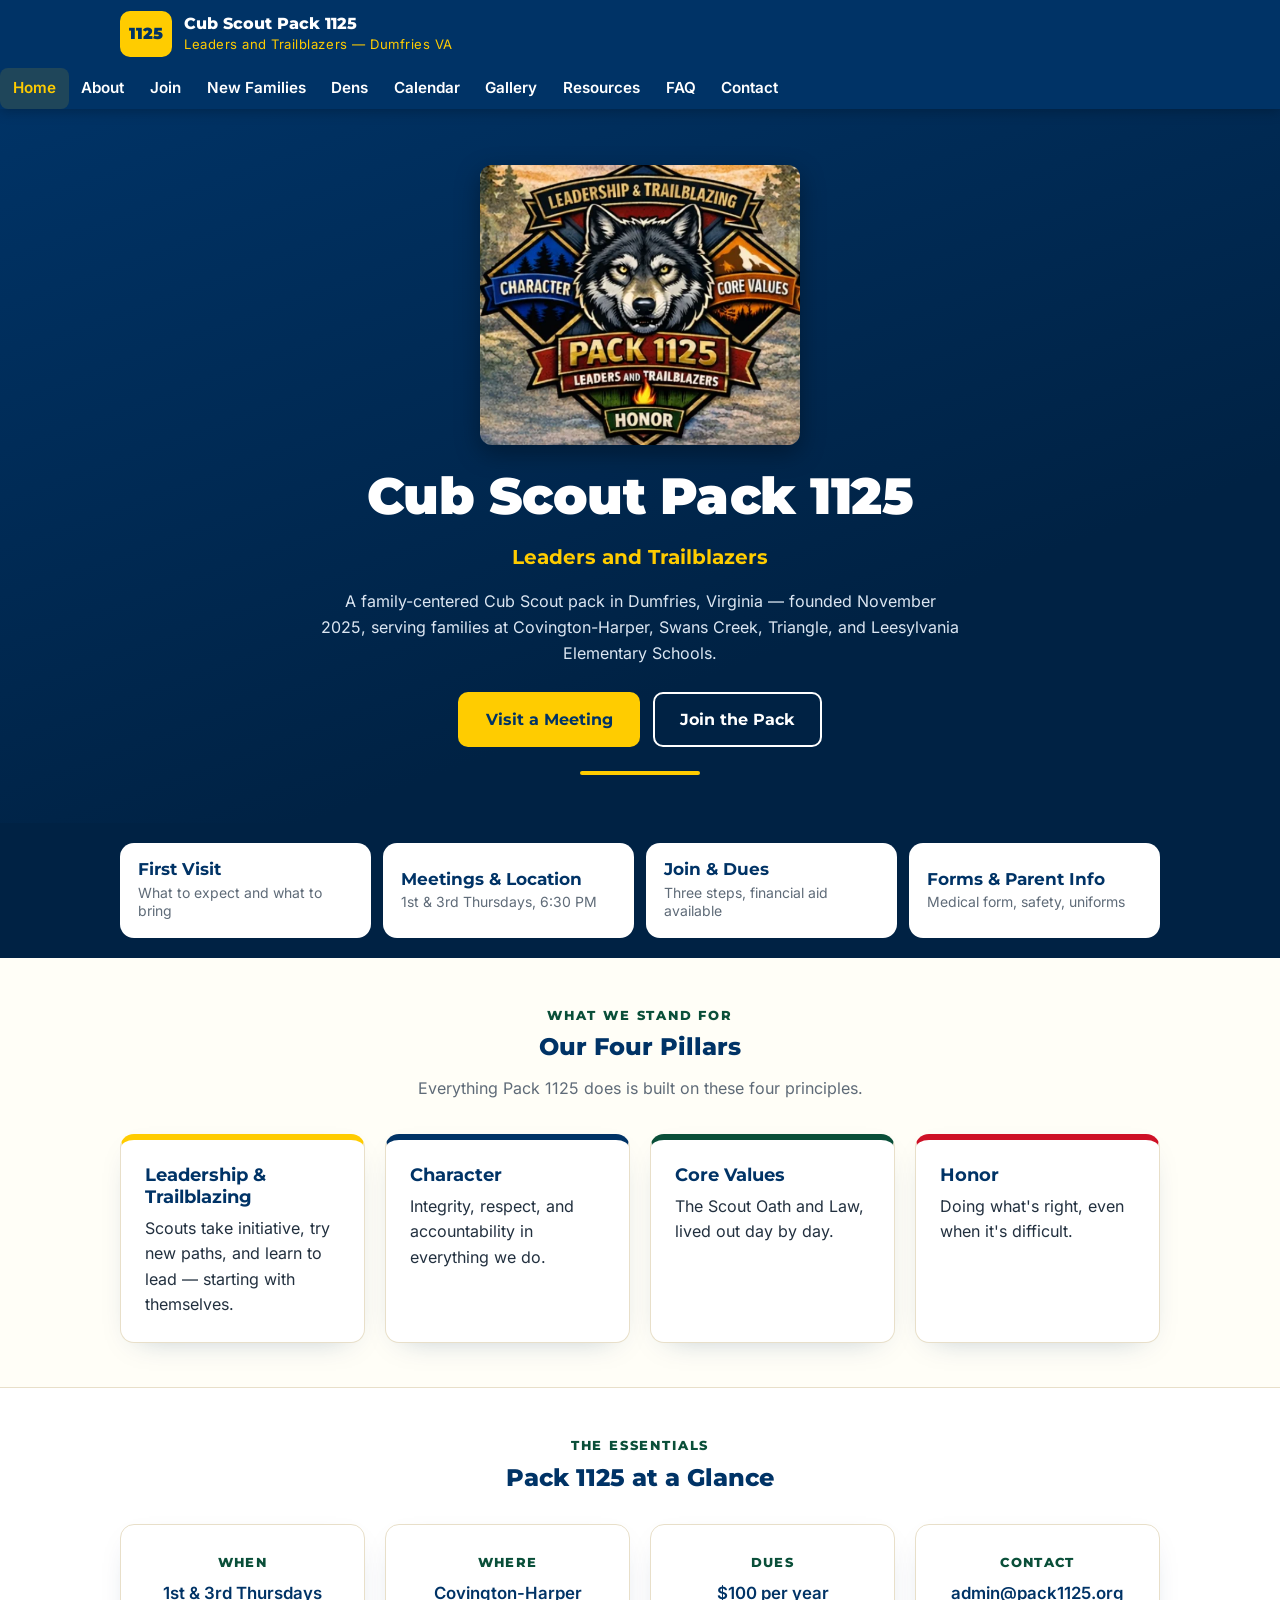
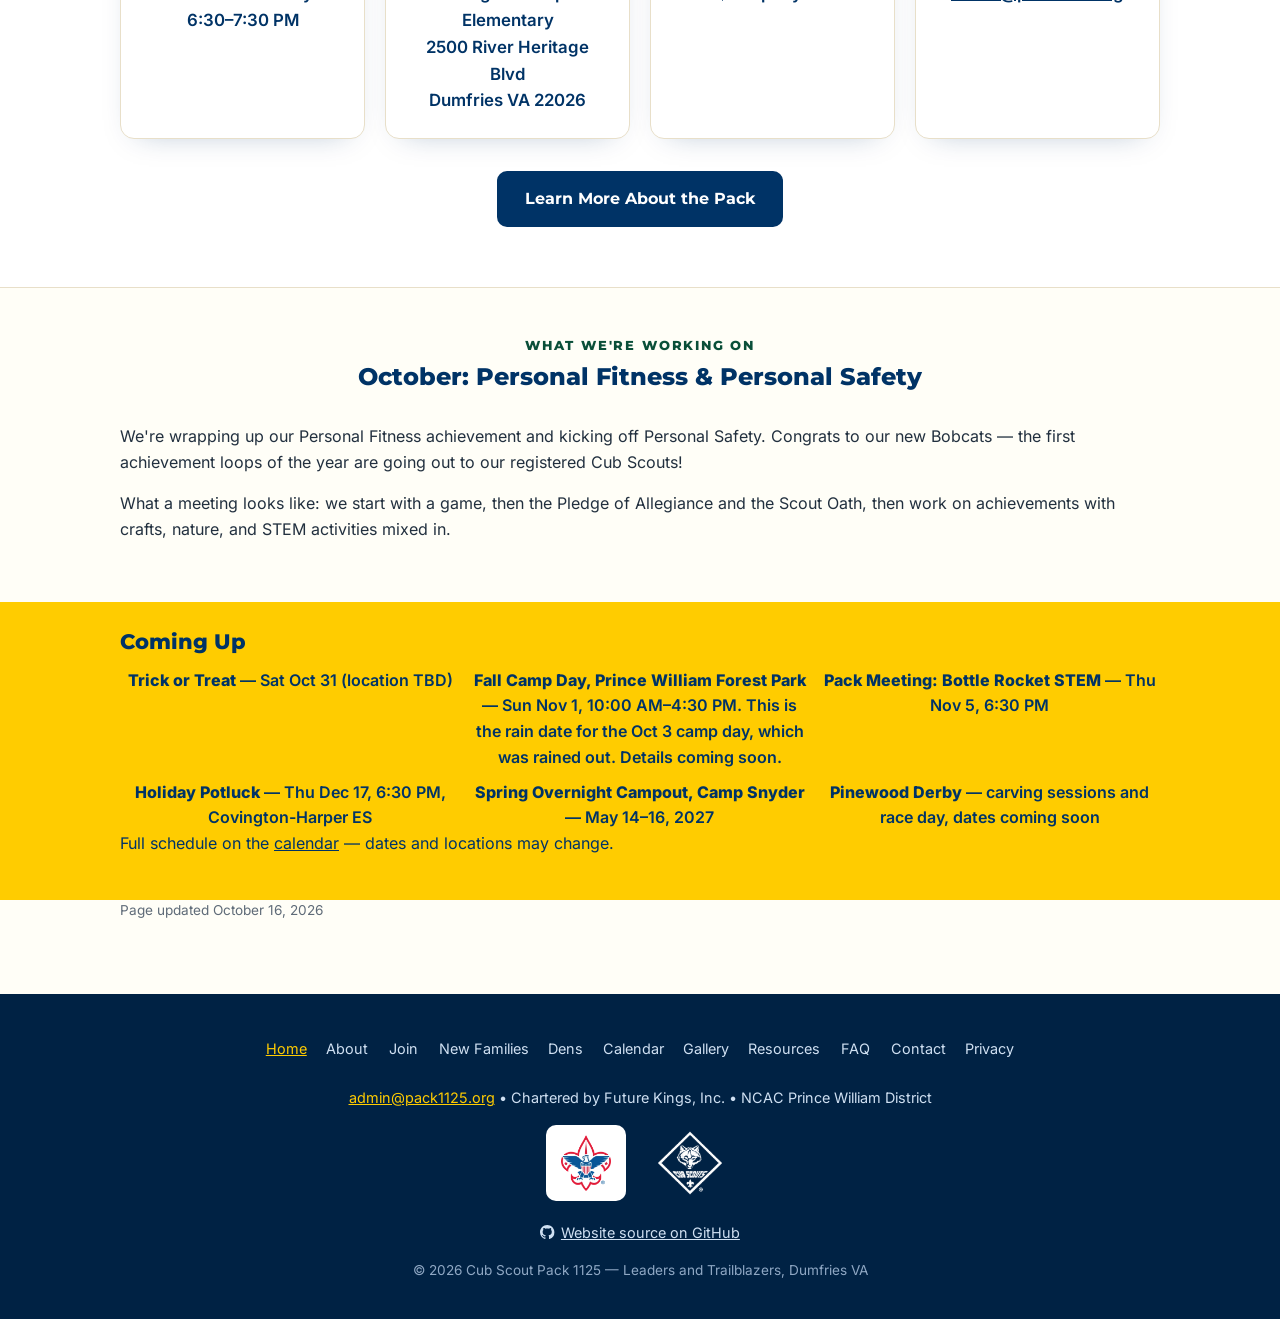
==== commit 7e96db2d: "feat(brand): Scouting America emblem beside the Cub Scouts logo in the footer The official fleur-de-" ====
--- a/docs/index.html
+++ b/docs/index.html
@@ -373,7 +373,7 @@
     </ul>
     </nav>
     <p><a href="mailto:admin@pack1125.org">admin@pack1125.org</a> &bull; Chartered by Future Kings, Inc. &bull; NCAC Prince William District</p>
-    <p class="footer-logos"><a href="https://www.scouting.org/programs/cub-scouts/" rel="noopener noreferrer" aria-label="Cub Scouts, Scouting America"><picture><source srcset="images/logo-cub-scouts-white.webp" type="image/webp"><img src="images/logo-cub-scouts-white.png" alt="Cub Scouts" width="64" height="64" loading="lazy" decoding="async"></picture></a></p>
+    <p class="footer-logos"><a class="emblem-tile" href="https://www.scouting.org/" rel="noopener noreferrer" aria-label="Scouting America"><picture><source srcset="images/logo-scouting-america.webp" type="image/webp"><img src="images/logo-scouting-america.png" alt="Scouting America" width="50" height="56" loading="lazy" decoding="async"></picture></a><a href="https://www.scouting.org/programs/cub-scouts/" rel="noopener noreferrer" aria-label="Cub Scouts, Scouting America"><picture><source srcset="images/logo-cub-scouts-white.webp" type="image/webp"><img src="images/logo-cub-scouts-white.png" alt="Cub Scouts" width="64" height="64" loading="lazy" decoding="async"></picture></a></p>
     <p class="footer-github"><a href="https://github.com/dmvthrowers/pack1125-dumfries" rel="noopener noreferrer"><svg viewBox="0 0 16 16" width="16" height="16" aria-hidden="true" focusable="false"><path d="M8 0C3.58 0 0 3.58 0 8c0 3.54 2.29 6.53 5.47 7.59.4.07.55-.17.55-.38 0-.19-.01-.82-.01-1.49-2.01.37-2.53-.49-2.69-.94-.09-.23-.48-.94-.82-1.13-.28-.15-.68-.52-.01-.53.63-.01 1.08.58 1.23.82.72 1.21 1.87.87 2.33.66.07-.52.28-.87.51-1.07-1.78-.2-3.64-.89-3.64-3.95 0-.87.31-1.59.82-2.15-.08-.2-.36-1.02.08-2.12 0 0 .67-.21 2.2.82.64-.18 1.32-.27 2-.27.68 0 1.36.09 2 .27 1.53-1.04 2.2-.82 2.2-.82.44 1.1.16 1.92.08 2.12.51.56.82 1.27.82 2.15 0 3.07-1.87 3.75-3.65 3.95.29.25.54.73.54 1.48 0 1.07-.01 1.93-.01 2.2 0 .21.15.46.55.38A8.013 8.013 0 0016 8c0-4.42-3.58-8-8-8z"/></svg>Website source on GitHub</a></p>
     <p class="footer-note">&copy; 2026 Cub Scout Pack 1125 — Leaders and Trailblazers, Dumfries VA</p>
   </div>
--- a/docs/style.css
+++ b/docs/style.css
@@ -491,7 +491,11 @@
 /* Footer link to the site's source on GitHub. */
 .footer-logos { margin: .6rem 0 .2rem !important; }
 .footer-logos a { display: inline-block; padding: 12px; line-height: 0; }   /* padding keeps the trademark's clear space */
+.footer-logos { display: flex; justify-content: center; align-items: center; gap: 1.25rem; }
 .footer-logos img { width: 64px; height: 64px; }
+/* The emblem's blue would vanish on navy, so it sits on a white tile (the artwork itself is unchanged) */
+.footer-logos .emblem-tile { background: #fff; border-radius: 10px; padding: 10px 15px; }
+.footer-logos .emblem-tile img { width: 50px; height: 56px; }
 /* Scouting America / Cub Scouts / NCAC marks: official artwork, shown unaltered with clear space around them */
 .affiliation-logos { display: flex; flex-wrap: wrap; align-items: center; gap: 2rem 2.5rem; margin: 1.25rem 0; }
 .affiliation-logos a { display: inline-block; line-height: 0; padding: 8px; }
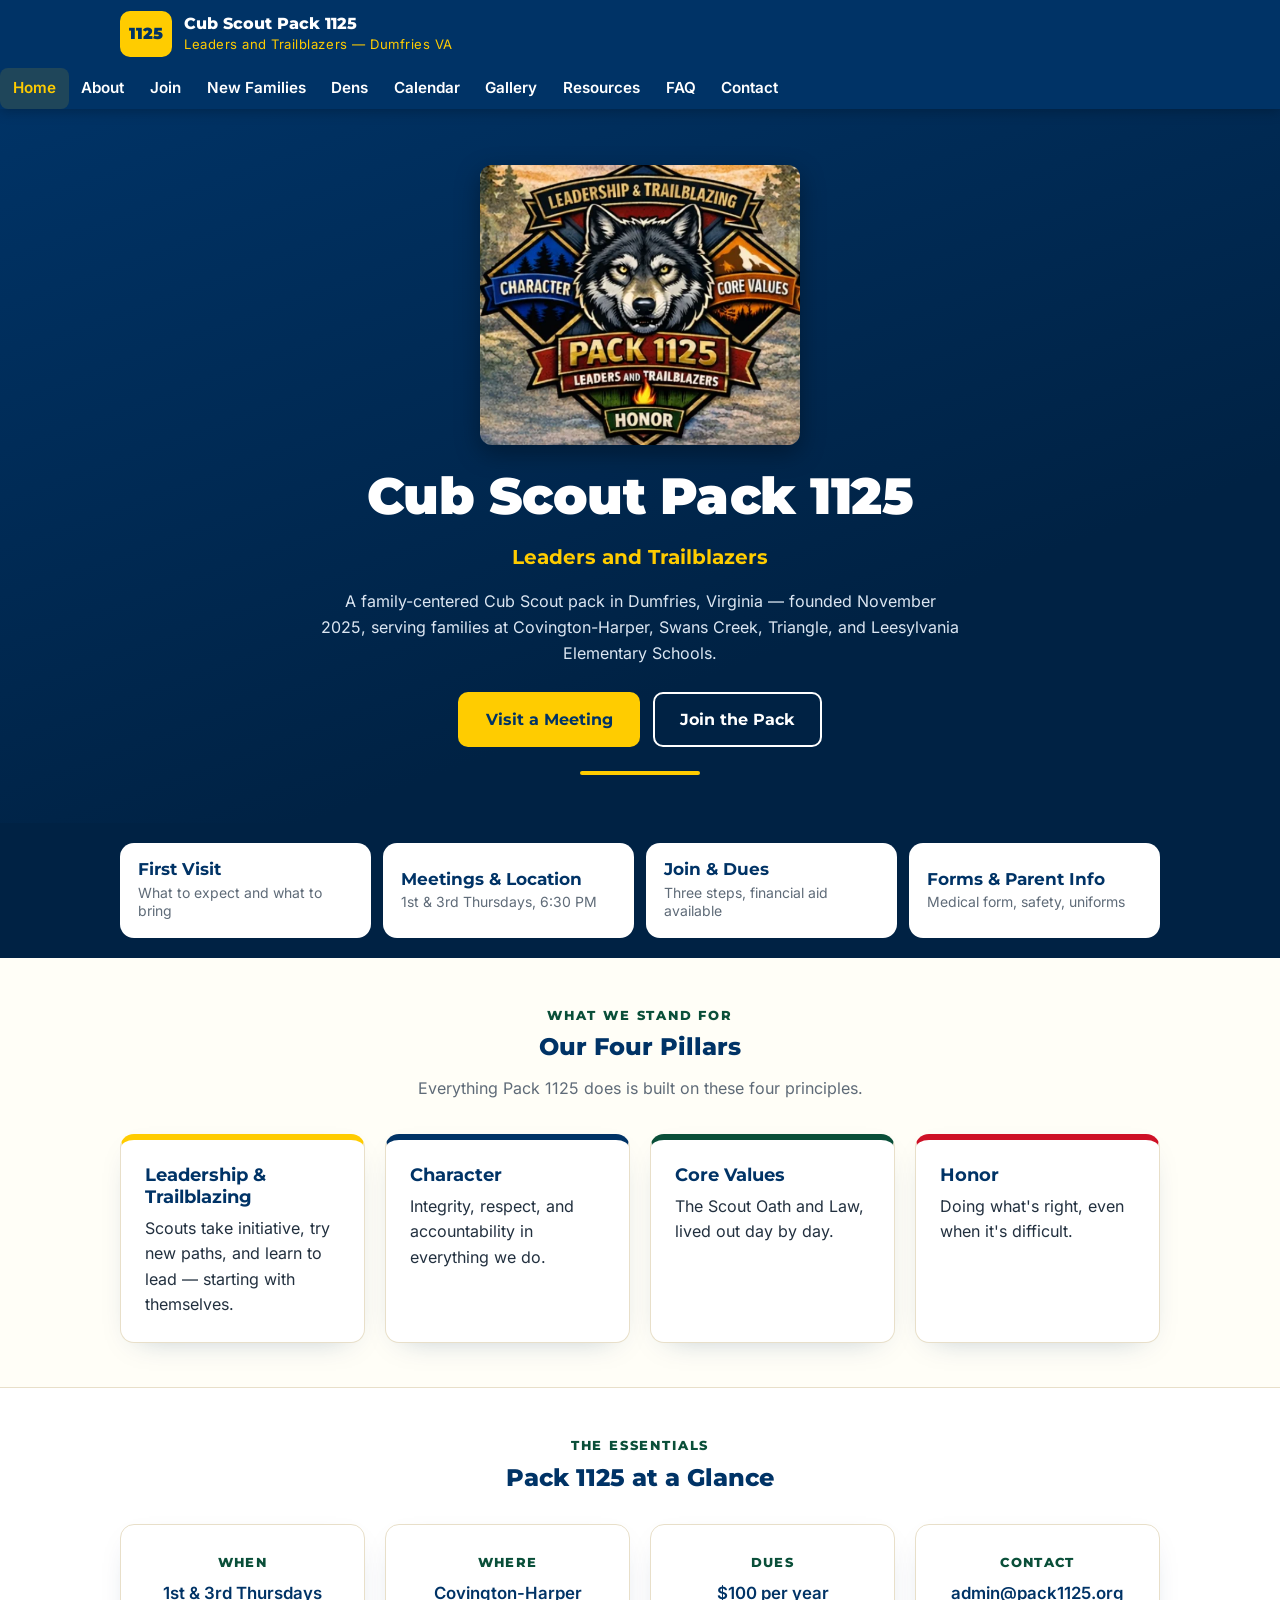
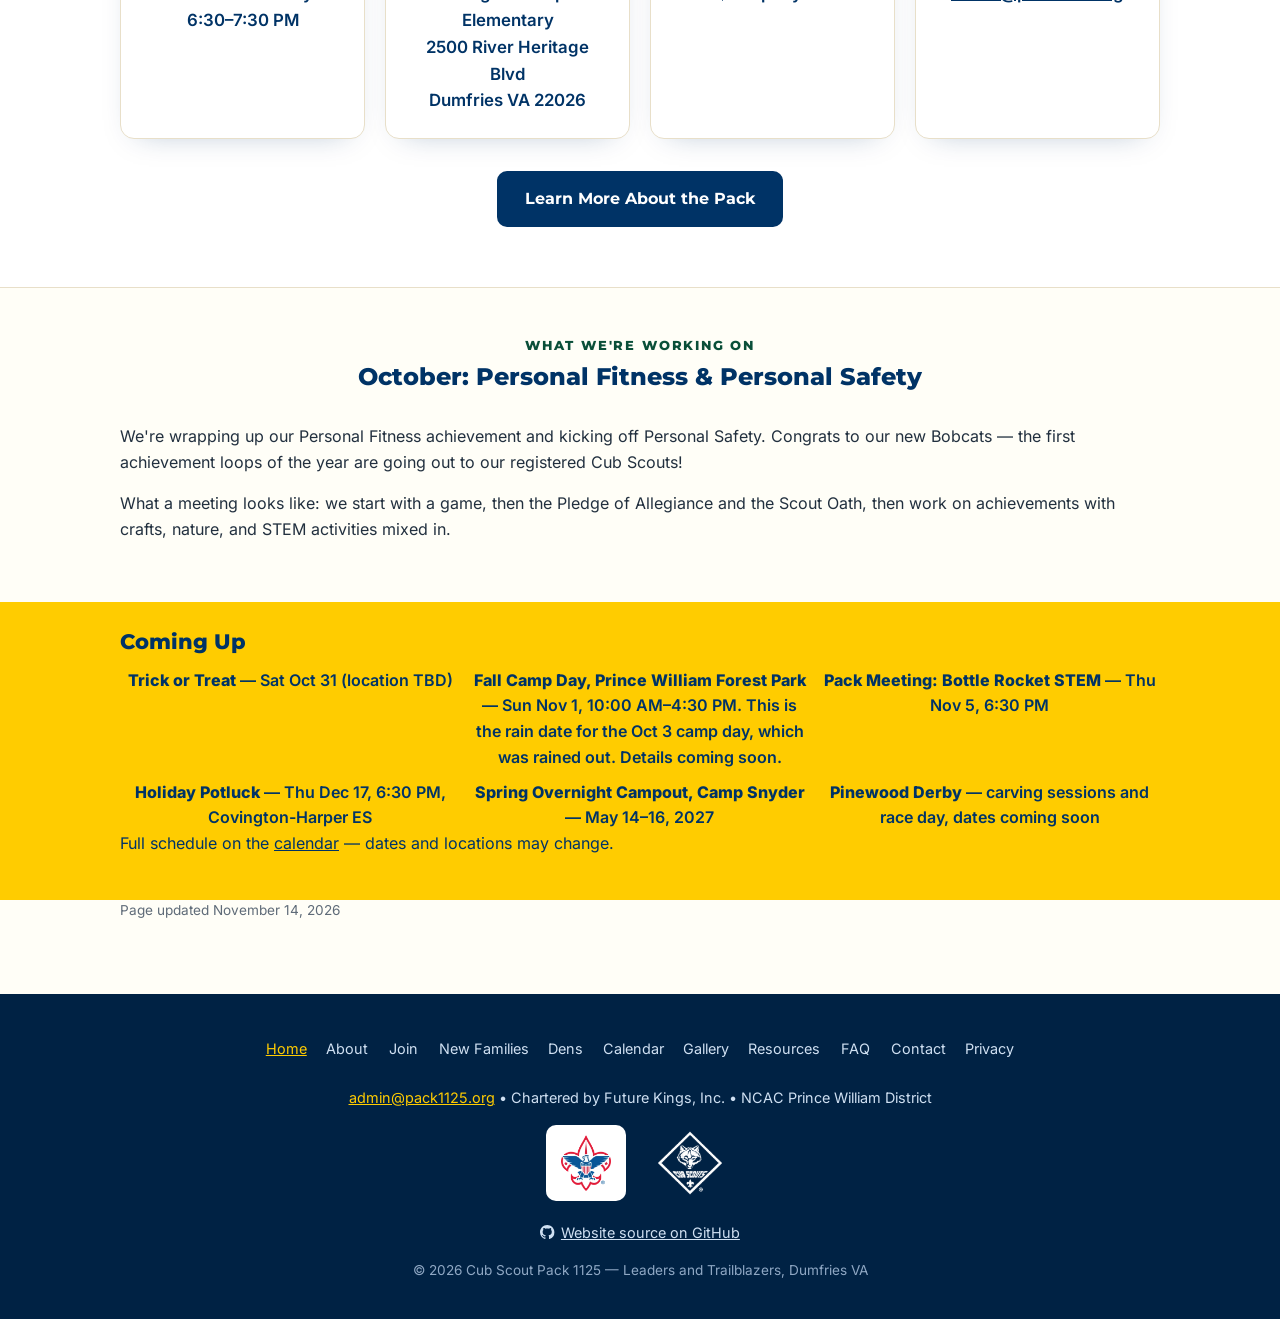
==== commit b86d8571: "fix(dates): drop ended Nov 1 camp day and Nov 5 bottle-rocket events from home page data" ====
--- a/docs/index.html
+++ b/docs/index.html
@@ -85,64 +85,6 @@
   {
     "@context": "https://schema.org",
     "@type": "Event",
-    "name": "Pack 1125 Fall Camp Day",
-    "startDate": "2026-11-01T10:00:00-05:00",
-    "endDate": "2026-11-01T16:30:00-05:00",
-    "eventStatus": "https://schema.org/EventScheduled",
-    "eventAttendanceMode": "https://schema.org/OfflineEventAttendanceMode",
-    "location": {
-      "@type": "Place",
-      "name": "Prince William Forest Park",
-      "address": {
-        "@type": "PostalAddress",
-        "addressLocality": "Triangle",
-        "addressRegion": "VA",
-        "addressCountry": "US"
-      }
-    },
-    "description": "Cub Scout camp day for Pack 1125 families. Rain date for the October 3 camp day.",
-    "image": [
-      "https://dmvthrowers.club/pack1125-dumfries/images/og-pack1125.jpg"
-    ],
-    "organizer": {
-      "@type": "Organization",
-      "name": "Cub Scout Pack 1125",
-      "url": "https://dmvthrowers.club/pack1125-dumfries/"
-    }
-  },
-  {
-    "@context": "https://schema.org",
-    "@type": "Event",
-    "name": "Pack 1125 Pack Meeting: Bottle Rocket STEM",
-    "startDate": "2026-11-05T18:30:00-05:00",
-    "endDate": "2026-11-05T19:30:00-05:00",
-    "eventStatus": "https://schema.org/EventScheduled",
-    "eventAttendanceMode": "https://schema.org/OfflineEventAttendanceMode",
-    "location": {
-      "@type": "Place",
-      "name": "Covington-Harper Elementary School",
-      "address": {
-        "@type": "PostalAddress",
-        "streetAddress": "2500 River Heritage Blvd",
-        "addressLocality": "Dumfries",
-        "addressRegion": "VA",
-        "postalCode": "22026",
-        "addressCountry": "US"
-      }
-    },
-    "description": "Monthly pack meeting for all dens, with a bottle rocket STEM activity. New families welcome.",
-    "image": [
-      "https://dmvthrowers.club/pack1125-dumfries/images/og-pack1125.jpg"
-    ],
-    "organizer": {
-      "@type": "Organization",
-      "name": "Cub Scout Pack 1125",
-      "url": "https://dmvthrowers.club/pack1125-dumfries/"
-    }
-  },
-  {
-    "@context": "https://schema.org",
-    "@type": "Event",
     "name": "Pack 1125 Holiday Potluck",
     "startDate": "2026-12-17T18:30:00-05:00",
     "eventStatus": "https://schema.org/EventScheduled",
@@ -352,7 +294,7 @@
       <p>Full schedule on the <a href="calendar.html">calendar</a> — dates and locations may change.</p>
     </div>
   </section>
-  <p class="page-updated">Page updated <time datetime="2026-10-16">October 16, 2026</time></p>
+  <p class="page-updated">Page updated <time datetime="2026-11-14">November 14, 2026</time></p>
 </main>
 
 <footer class="site-footer">
--- a/docs/style.css
+++ b/docs/style.css
@@ -445,8 +445,14 @@
   box-shadow: var(--shadow); padding: 2rem 1.25rem; text-align: center;
 }
 .cal-gate h2 { margin-top: 0; }
+.cal-subscribe { font-size: .95rem; color: var(--muted); margin: 1rem 0 0; }
 .btn-ghost { border-color: var(--navy); color: var(--navy); }
 .btn-ghost:hover { background: var(--gold-soft); color: var(--navy); }
+.event-list { list-style: none; padding: 0; margin: 0 0 1.25rem; }
+.event-list li { background: var(--white); border: 1px solid var(--line); border-left: 6px solid var(--gold); border-radius: var(--radius); padding: .9rem 1.1rem; margin-bottom: .75rem; }
+.event-list p { margin: .25rem 0 0; }
+.event-date { display: block; font-size: .9rem; font-weight: 700; color: var(--muted); }
+.event-place { color: var(--muted); }
 .cal-fallback { font-size: .9rem; color: var(--muted); text-align: center; margin-top: .75rem; }
 
 /* ---------- Small print ---------- */
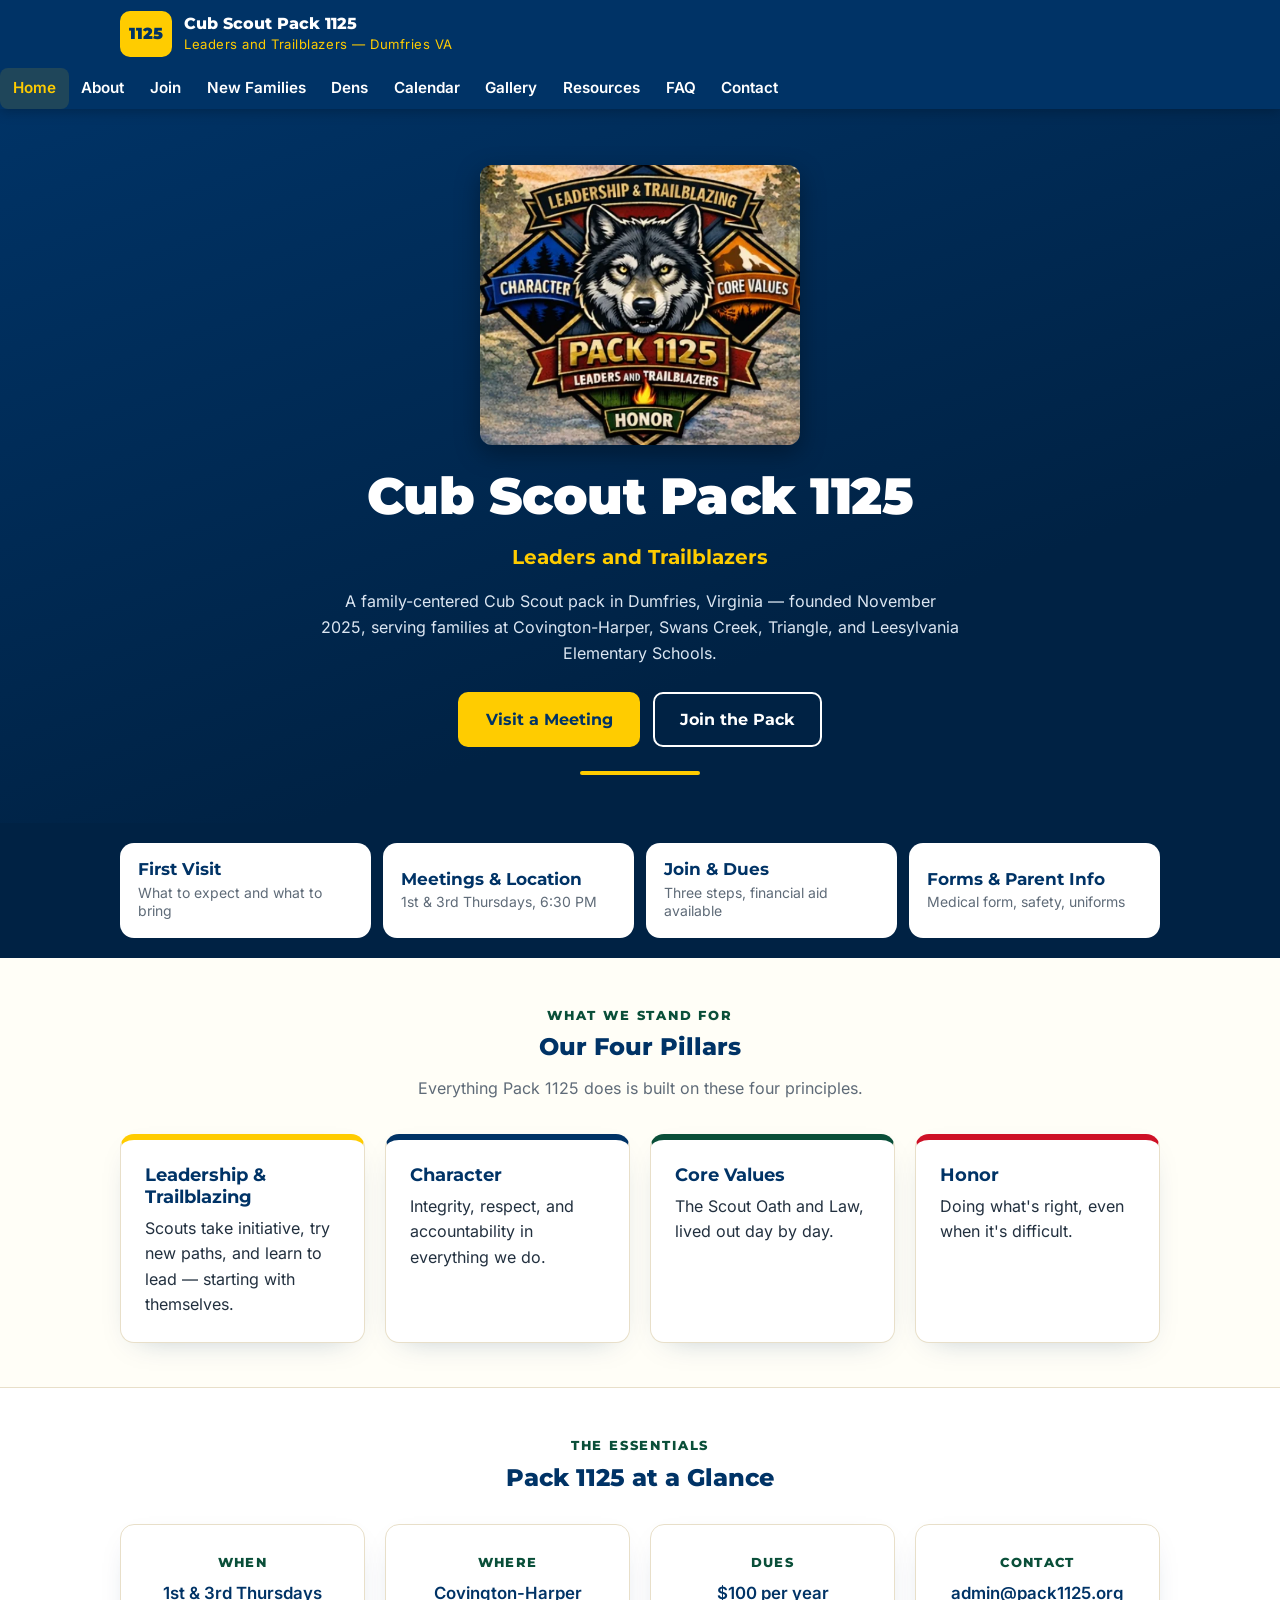
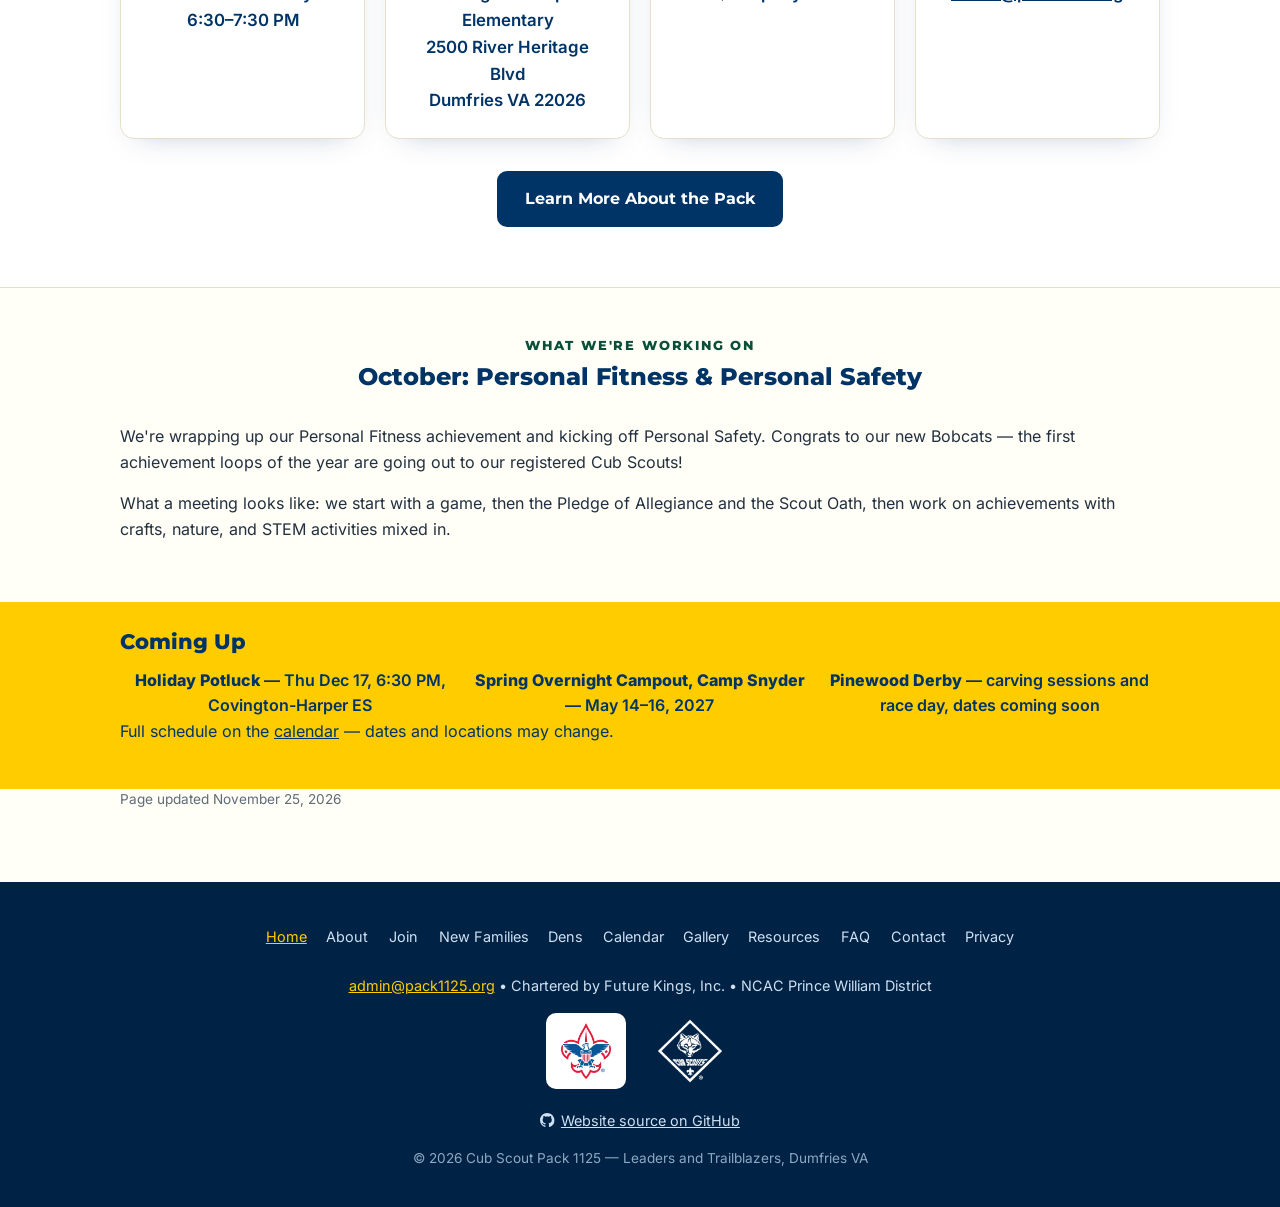
==== commit 8e87e258: "fix(events): remove past Oct 31, Nov 1 and Nov 5 items from home Coming Up Co-Authored-By: Claude Op" ====
--- a/docs/index.html
+++ b/docs/index.html
@@ -284,9 +284,6 @@
     <div class="wrap">
       <h2>Coming Up</h2>
       <ul>
-        <li><strong>Trick or Treat</strong> — Sat Oct 31 (location TBD)</li>
-        <li><strong>Fall Camp Day, Prince William Forest Park</strong> — Sun Nov 1, 10:00 AM–4:30 PM. This is the rain date for the Oct 3 camp day, which was rained out. Details coming soon.</li>
-        <li><strong>Pack Meeting: Bottle Rocket STEM</strong> — Thu Nov 5, 6:30 PM</li>
         <li><strong>Holiday Potluck</strong> — Thu Dec 17, 6:30 PM, Covington-Harper ES</li>
         <li><strong>Spring Overnight Campout, Camp Snyder</strong> — May 14–16, 2027</li>
         <li><strong>Pinewood Derby</strong> — carving sessions and race day, dates coming soon</li>
@@ -294,7 +291,7 @@
       <p>Full schedule on the <a href="calendar.html">calendar</a> — dates and locations may change.</p>
     </div>
   </section>
-  <p class="page-updated">Page updated <time datetime="2026-11-14">November 14, 2026</time></p>
+  <p class="page-updated">Page updated <time datetime="2026-11-25">November 25, 2026</time></p>
 </main>
 
 <footer class="site-footer">
